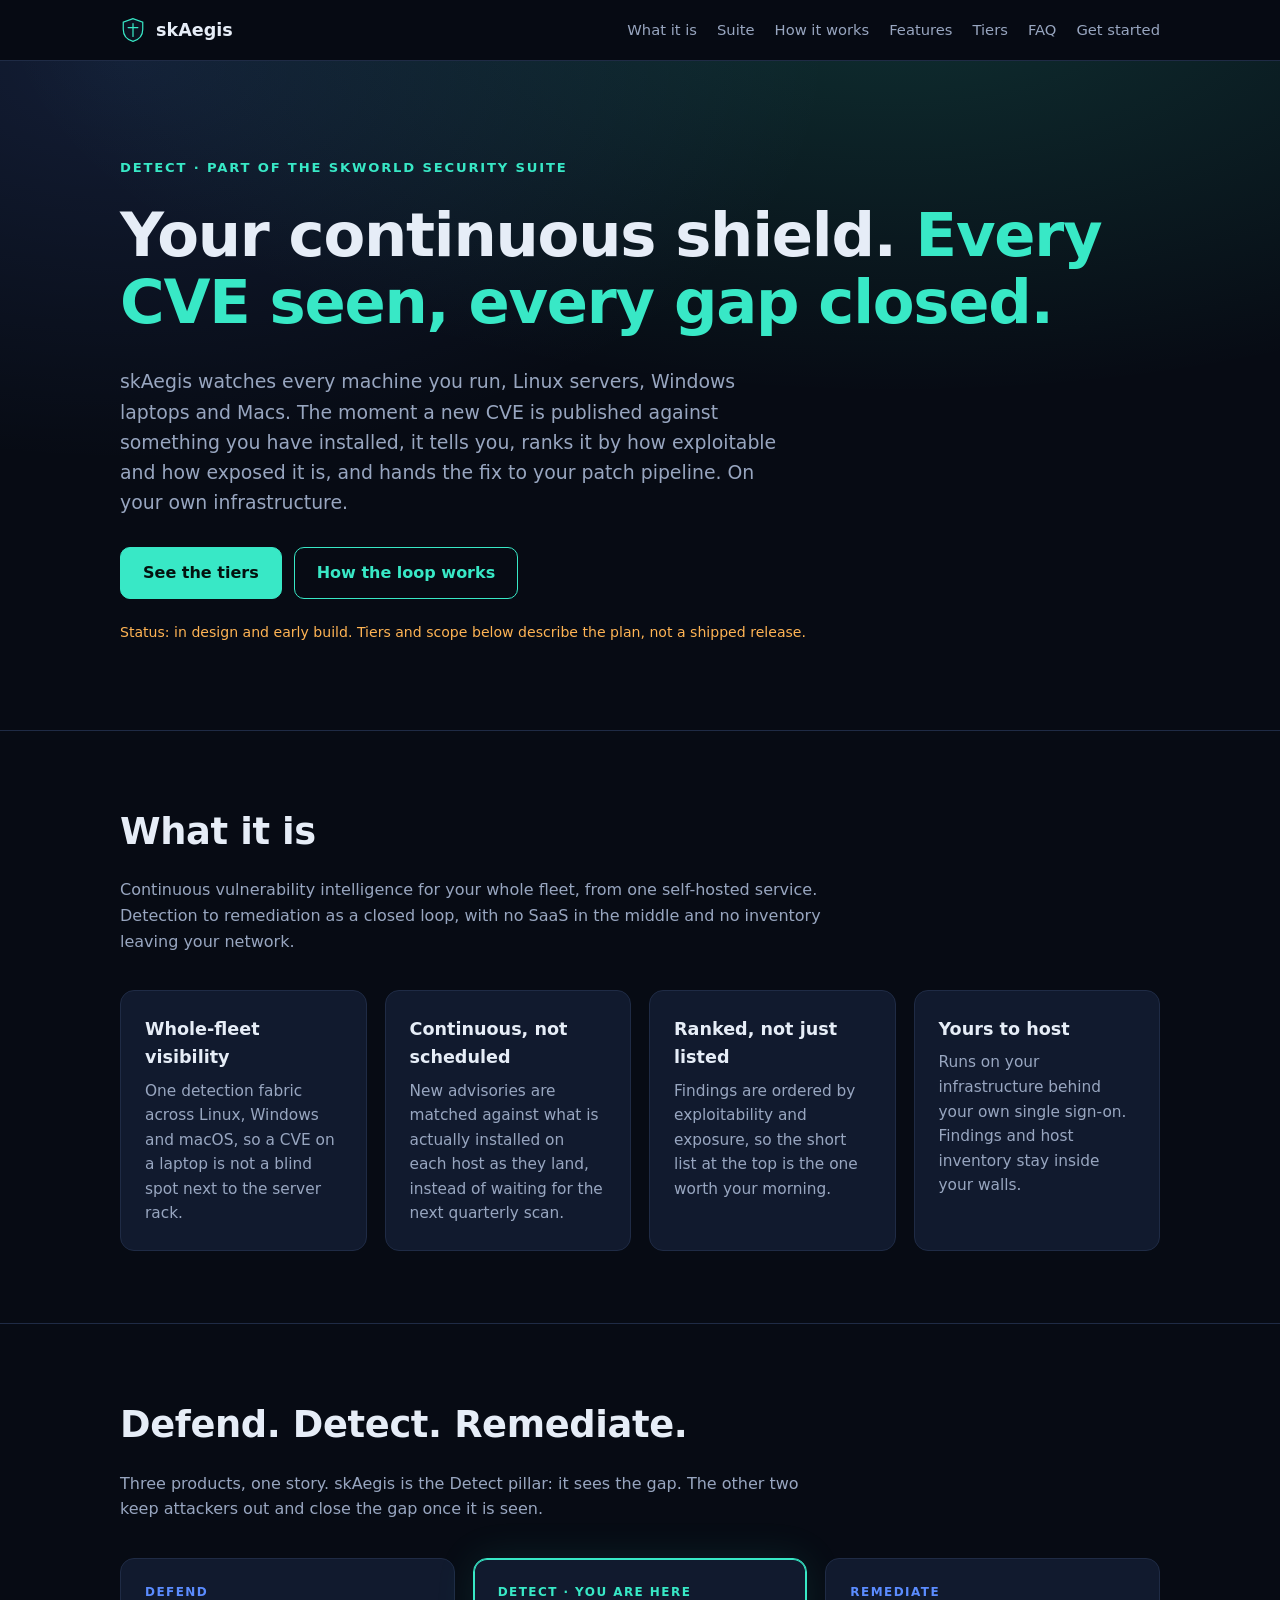
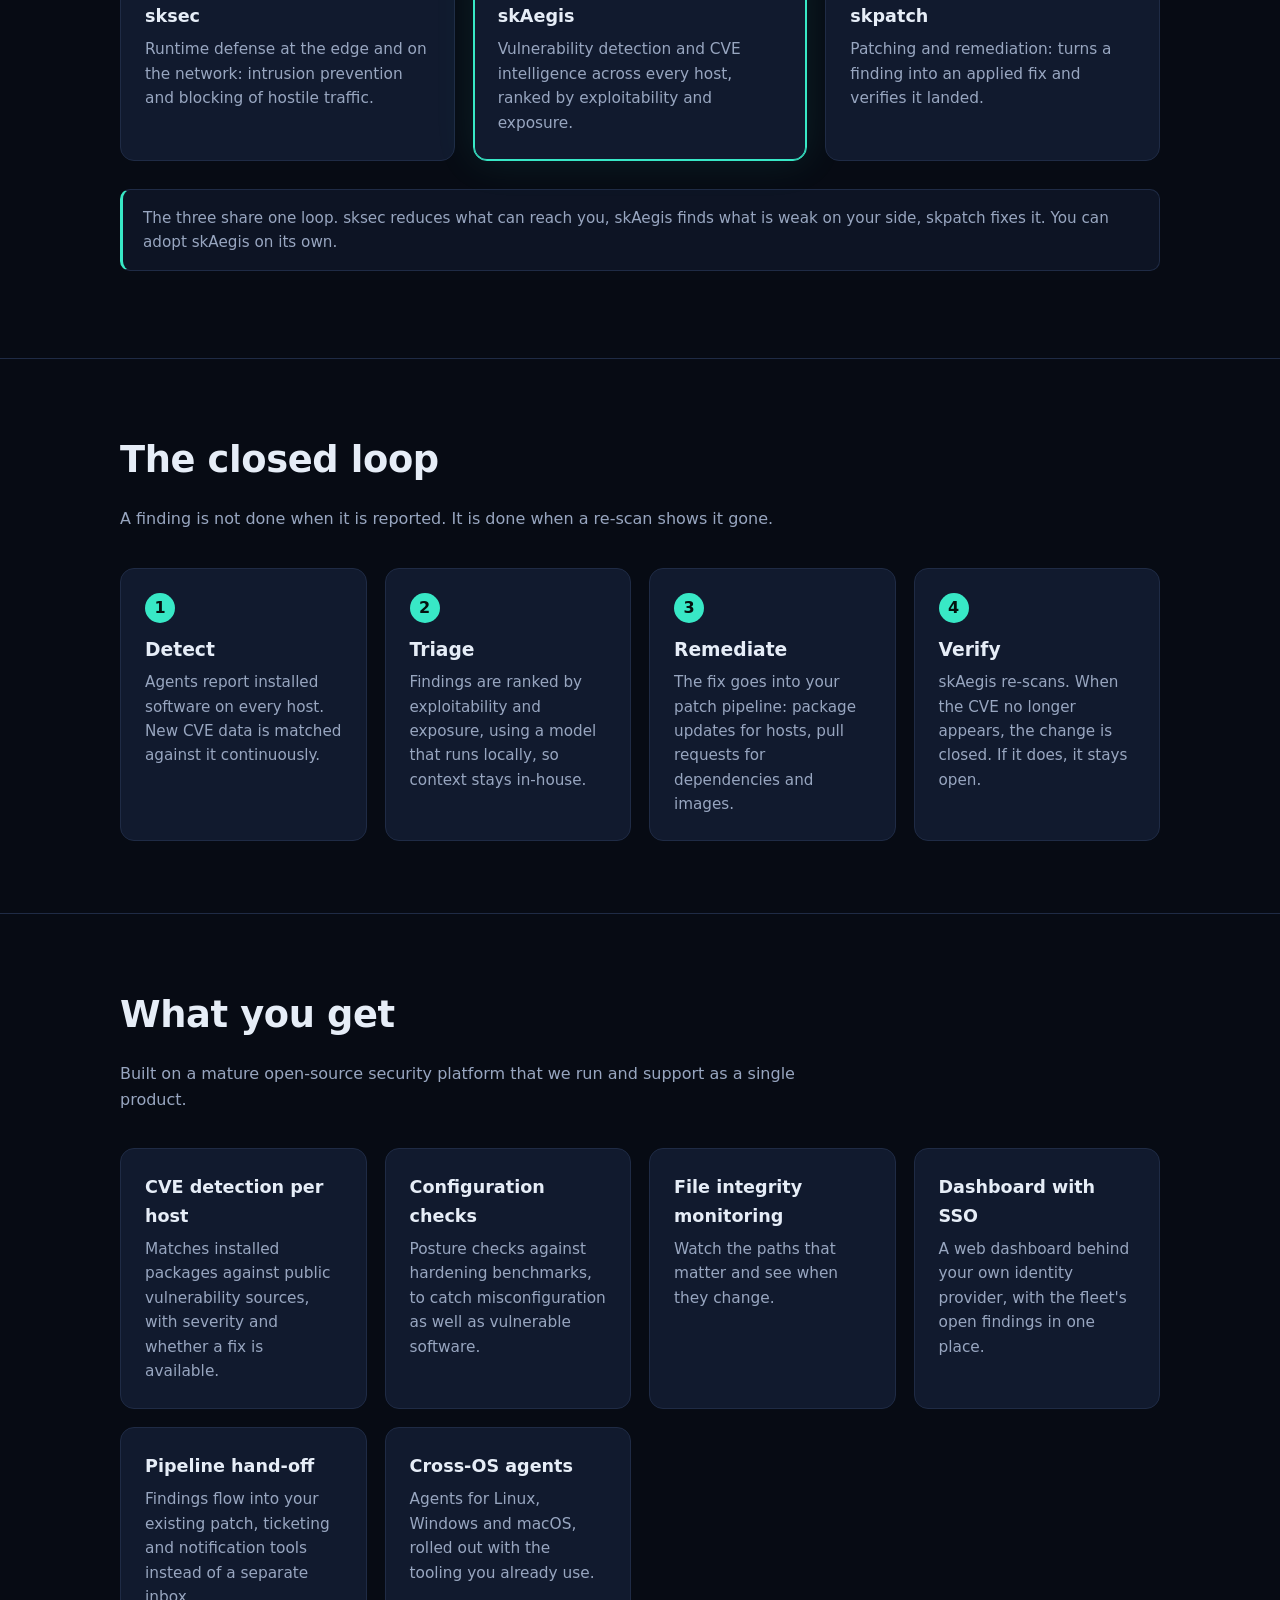
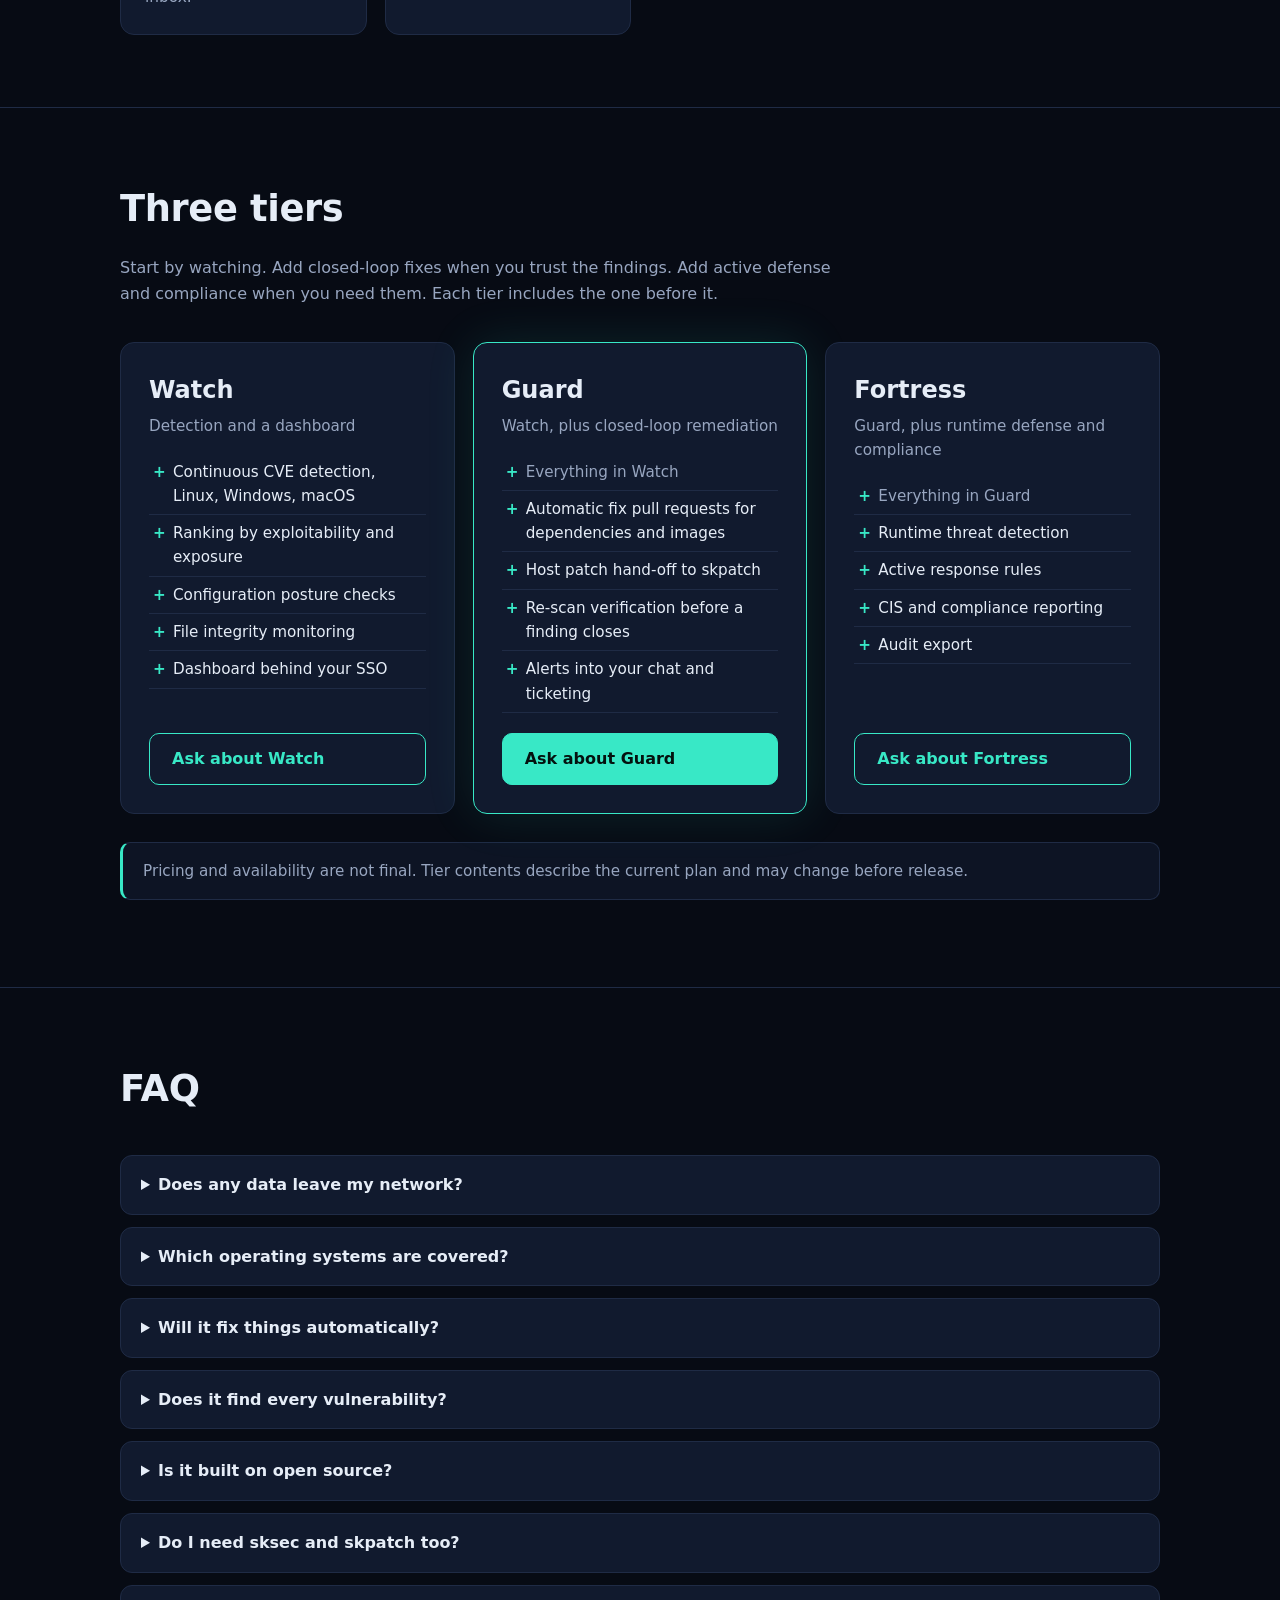
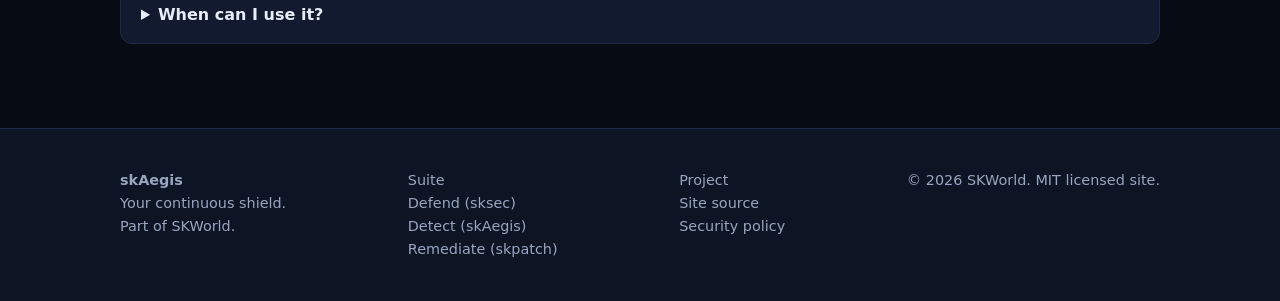
==== index.html @ 026fbae1 "feat: initial skAegis landing site (skaegis.skworld.io) Static GitHub Pages site plus the sk-standar" ====
<!doctype html>
<html lang="en">
<head>
<meta charset="utf-8" />
<meta name="viewport" content="width=device-width, initial-scale=1" />
<title>skAegis | Continuous CVE detection for your whole fleet</title>
<meta name="description" content="skAegis is self-hosted, continuous vulnerability detection for Linux, Windows and macOS. It ranks every CVE by exploitability and exposure and feeds the fix into your patch pipeline. Your infrastructure, no SaaS." />
<meta name="color-scheme" content="dark" />
<meta name="theme-color" content="#070b14" />
<link rel="canonical" href="https://skaegis.skworld.io/" />
<link rel="icon" type="image/svg+xml" href="assets/favicon.svg" />
<meta property="og:title" content="skAegis | Your continuous shield" />
<meta property="og:description" content="Every CVE seen, every gap closed. Self-hosted detection for your whole fleet." />
<meta property="og:type" content="website" />
<meta property="og:url" content="https://skaegis.skworld.io/" />
<link rel="stylesheet" href="styles.css" />
</head>
<body>
<header class="nav"><div class="wrap">
  <a class="brand" href="#top"><img src="assets/favicon.svg" alt="" />skAegis</a>
  <nav>
    <a href="#what">What it is</a><a href="#suite">Suite</a><a href="#loop">How it works</a><a href="#features">Features</a><a href="#tiers">Tiers</a><a href="#faq">FAQ</a>
    <a class="keep" href="#tiers">Get started</a>
  </nav>
</div></header>

<main id="top">
<div class="hero"><div class="wrap">
  <div class="eyebrow">Detect &middot; part of the SKWorld security suite</div>
  <h1>Your continuous shield. <em>Every CVE seen, every gap closed.</em></h1>
  <p class="lead">skAegis watches every machine you run, Linux servers, Windows laptops and Macs. The moment a new CVE is published against something you have installed, it tells you, ranks it by how exploitable and how exposed it is, and hands the fix to your patch pipeline. On your own infrastructure.</p>
  <div class="cta"><a class="btn" href="#tiers">See the tiers</a><a class="btn ghost" href="#loop">How the loop works</a></div>
  <p class="status">Status: in design and early build. Tiers and scope below describe the plan, not a shipped release.</p>
</div></div>

<section id="what"><div class="wrap">
  <h2>What it is</h2>
  <p class="sub">Continuous vulnerability intelligence for your whole fleet, from one self-hosted service. Detection to remediation as a closed loop, with no SaaS in the middle and no inventory leaving your network.</p>
  <div class="grid">
    <div class="card"><h3>Whole-fleet visibility</h3><p>One detection fabric across Linux, Windows and macOS, so a CVE on a laptop is not a blind spot next to the server rack.</p></div>
    <div class="card"><h3>Continuous, not scheduled</h3><p>New advisories are matched against what is actually installed on each host as they land, instead of waiting for the next quarterly scan.</p></div>
    <div class="card"><h3>Ranked, not just listed</h3><p>Findings are ordered by exploitability and exposure, so the short list at the top is the one worth your morning.</p></div>
    <div class="card"><h3>Yours to host</h3><p>Runs on your infrastructure behind your own single sign-on. Findings and host inventory stay inside your walls.</p></div>
  </div>
</div></section>

<section id="suite" class="suite"><div class="wrap">
  <h2>Defend. Detect. Remediate.</h2>
  <p class="sub">Three products, one story. skAegis is the Detect pillar: it sees the gap. The other two keep attackers out and close the gap once it is seen.</p>
  <div class="grid">
    <div class="card"><div class="tag">Defend</div><h3>sksec</h3><p>Runtime defense at the edge and on the network: intrusion prevention and blocking of hostile traffic.</p></div>
    <div class="card me"><div class="tag">Detect &middot; you are here</div><h3>skAegis</h3><p>Vulnerability detection and CVE intelligence across every host, ranked by exploitability and exposure.</p></div>
    <div class="card"><div class="tag">Remediate</div><h3>skpatch</h3><p>Patching and remediation: turns a finding into an applied fix and verifies it landed.</p></div>
  </div>
  <p class="note">The three share one loop. sksec reduces what can reach you, skAegis finds what is weak on your side, skpatch fixes it. You can adopt skAegis on its own.</p>
</div></section>

<section id="loop"><div class="wrap">
  <h2>The closed loop</h2>
  <p class="sub">A finding is not done when it is reported. It is done when a re-scan shows it gone.</p>
  <div class="steps">
    <div class="step"><h3>Detect</h3><p>Agents report installed software on every host. New CVE data is matched against it continuously.</p></div>
    <div class="step"><h3>Triage</h3><p>Findings are ranked by exploitability and exposure, using a model that runs locally, so context stays in-house.</p></div>
    <div class="step"><h3>Remediate</h3><p>The fix goes into your patch pipeline: package updates for hosts, pull requests for dependencies and images.</p></div>
    <div class="step"><h3>Verify</h3><p>skAegis re-scans. When the CVE no longer appears, the change is closed. If it does, it stays open.</p></div>
  </div>
</div></section>

<section id="features"><div class="wrap">
  <h2>What you get</h2>
  <p class="sub">Built on a mature open-source security platform that we run and support as a single product.</p>
  <div class="grid">
    <div class="card"><h3>CVE detection per host</h3><p>Matches installed packages against public vulnerability sources, with severity and whether a fix is available.</p></div>
    <div class="card"><h3>Configuration checks</h3><p>Posture checks against hardening benchmarks, to catch misconfiguration as well as vulnerable software.</p></div>
    <div class="card"><h3>File integrity monitoring</h3><p>Watch the paths that matter and see when they change.</p></div>
    <div class="card"><h3>Dashboard with SSO</h3><p>A web dashboard behind your own identity provider, with the fleet's open findings in one place.</p></div>
    <div class="card"><h3>Pipeline hand-off</h3><p>Findings flow into your existing patch, ticketing and notification tools instead of a separate inbox.</p></div>
    <div class="card"><h3>Cross-OS agents</h3><p>Agents for Linux, Windows and macOS, rolled out with the tooling you already use.</p></div>
  </div>
</div></section>

<section id="tiers"><div class="wrap">
  <h2>Three tiers</h2>
  <p class="sub">Start by watching. Add closed-loop fixes when you trust the findings. Add active defense and compliance when you need them. Each tier includes the one before it.</p>
  <div class="tiers">
    <div class="tier"><h3>Watch</h3><div class="for">Detection and a dashboard</div>
      <ul><li>Continuous CVE detection, Linux, Windows, macOS</li><li>Ranking by exploitability and exposure</li><li>Configuration posture checks</li><li>File integrity monitoring</li><li>Dashboard behind your SSO</li></ul>
      <a class="btn ghost" href="#faq">Ask about Watch</a></div>
    <div class="tier feat"><h3>Guard</h3><div class="for">Watch, plus closed-loop remediation</div>
      <ul><li class="inc">Everything in Watch</li><li>Automatic fix pull requests for dependencies and images</li><li>Host patch hand-off to skpatch</li><li>Re-scan verification before a finding closes</li><li>Alerts into your chat and ticketing</li></ul>
      <a class="btn" href="#faq">Ask about Guard</a></div>
    <div class="tier"><h3>Fortress</h3><div class="for">Guard, plus runtime defense and compliance</div>
      <ul><li class="inc">Everything in Guard</li><li>Runtime threat detection</li><li>Active response rules</li><li>CIS and compliance reporting</li><li>Audit export</li></ul>
      <a class="btn ghost" href="#faq">Ask about Fortress</a></div>
  </div>
  <p class="note">Pricing and availability are not final. Tier contents describe the current plan and may change before release.</p>
</div></section>

<section id="faq"><div class="wrap">
  <h2>FAQ</h2><p class="sub"></p>
  <details><summary>Does any data leave my network?</summary><p>No. skAegis is self-hosted. Host inventory, findings and triage stay on your infrastructure. It pulls public vulnerability feeds in, and sends nothing of yours out.</p></details>
  <details><summary>Which operating systems are covered?</summary><p>Linux, Windows and macOS, using a lightweight agent on each host.</p></details>
  <details><summary>Will it fix things automatically?</summary><p>Only at the Guard tier and above, and through your own patch pipeline, so your review and change process still applies. Watch only detects and reports.</p></details>
  <details><summary>Does it find every vulnerability?</summary><p>No tool does. It detects known, published CVEs against software it can see on enrolled hosts. It does not find unknown flaws, and a host without an agent is not covered. It reduces exposure, it does not make a system impossible to breach.</p></details>
  <details><summary>Is it built on open source?</summary><p>Yes. The detection engine is an established open-source platform, run unmodified from pinned images and packaged with SSO, ingress and backups as one product.</p></details>
  <details><summary>Do I need sksec and skpatch too?</summary><p>No. skAegis stands alone. Together the three cover defend, detect and remediate.</p></details>
  <details><summary>When can I use it?</summary><p>It is in design and early build. Watch this site and the <a href="https://github.com/smilinTux/skaegis-skworld-io">repository</a> for updates.</p></details>
</div></section>
</main>

<footer><div class="wrap">
  <div><strong>skAegis</strong><br />Your continuous shield.<br />Part of <a href="https://skworld.io">SKWorld</a>.</div>
  <div>Suite<br /><a href="#suite">Defend (sksec)</a><br /><a href="#suite">Detect (skAegis)</a><br /><a href="#suite">Remediate (skpatch)</a></div>
  <div>Project<br /><a href="https://github.com/smilinTux/skaegis-skworld-io">Site source</a><br /><a href="https://github.com/smilinTux/skaegis-skworld-io/blob/main/SECURITY.md">Security policy</a></div>
  <div>&copy; 2026 SKWorld. MIT licensed site.</div>
</div></footer>
</body>
</html>
---- styles.css ----
:root{--bg:#070b14;--bg2:#0d1424;--card:#111a2e;--line:#1f2b45;--text:#e6edf7;--muted:#98a6c0;--accent:#38e8c6;--accent2:#5b8cff;--warn:#ffb454;--r:14px}
*{box-sizing:border-box}
html{scroll-behavior:smooth}
body{margin:0;background:var(--bg);color:var(--text);font:16px/1.6 system-ui,-apple-system,"Segoe UI",Roboto,sans-serif}
a{color:var(--accent);text-decoration:none}a:hover{text-decoration:underline}
.wrap{max-width:1080px;margin:0 auto;padding:0 20px}
header.nav{position:sticky;top:0;z-index:10;background:rgba(7,11,20,.88);backdrop-filter:blur(8px);border-bottom:1px solid var(--line)}
.nav .wrap{display:flex;align-items:center;justify-content:space-between;height:60px}
.brand{display:flex;align-items:center;gap:10px;font-weight:700;color:var(--text);font-size:1.1rem}
.brand img{width:26px;height:26px}
.nav nav{display:flex;gap:20px;font-size:.92rem}
.nav nav a{color:var(--muted)}.nav nav a:hover{color:var(--text);text-decoration:none}
.btn{display:inline-block;padding:12px 22px;border-radius:10px;font-weight:600;border:1px solid var(--accent);color:#04120f;background:var(--accent)}
.btn:hover{text-decoration:none;filter:brightness(1.1)}
.btn.ghost{background:transparent;color:var(--accent)}
.hero{padding:96px 0 72px;background:radial-gradient(900px 400px at 70% -10%,rgba(56,232,198,.16),transparent),radial-gradient(700px 400px at 10% 0,rgba(91,140,255,.14),transparent)}
.eyebrow{color:var(--accent);font-size:.82rem;letter-spacing:.14em;text-transform:uppercase;font-weight:600}
h1{font-size:clamp(2.2rem,5.5vw,3.8rem);line-height:1.1;margin:.4em 0 .5em;letter-spacing:-.02em}
h1 em{font-style:normal;color:var(--accent)}
.lead{font-size:1.18rem;color:var(--muted);max-width:680px}
.cta{display:flex;gap:12px;flex-wrap:wrap;margin-top:30px}
.status{margin-top:22px;font-size:.88rem;color:var(--warn)}
section{padding:72px 0;border-top:1px solid var(--line)}
section h2{font-size:clamp(1.6rem,3.4vw,2.3rem);margin:0 0 .4em;letter-spacing:-.01em}
.sub{color:var(--muted);max-width:720px;margin-bottom:36px}
.grid{display:grid;gap:18px;grid-template-columns:repeat(auto-fit,minmax(240px,1fr))}
.card{background:var(--card);border:1px solid var(--line);border-radius:var(--r);padding:24px}
.card h3{margin:0 0 .4em;font-size:1.1rem}
.card p{margin:0;color:var(--muted);font-size:.96rem}
.suite .card.me{border-color:var(--accent);box-shadow:0 0 0 1px var(--accent) inset,0 0 40px rgba(56,232,198,.1)}
.tag{font-size:.75rem;letter-spacing:.12em;text-transform:uppercase;color:var(--accent2);font-weight:700}
.me .tag{color:var(--accent)}
.steps{counter-reset:s;display:grid;gap:18px;grid-template-columns:repeat(auto-fit,minmax(220px,1fr))}
.step{position:relative;background:var(--card);border:1px solid var(--line);border-radius:var(--r);padding:24px 24px 24px 24px}
.step:before{counter-increment:s;content:counter(s);display:inline-grid;place-items:center;width:30px;height:30px;border-radius:50%;background:var(--accent);color:#04120f;font-weight:700;margin-bottom:12px}
.step h3{margin:0 0 .3em}.step p{margin:0;color:var(--muted);font-size:.95rem}
.tiers{display:grid;gap:18px;grid-template-columns:repeat(auto-fit,minmax(260px,1fr));align-items:stretch}
.tier{background:var(--card);border:1px solid var(--line);border-radius:var(--r);padding:28px;display:flex;flex-direction:column}
.tier.feat{border-color:var(--accent);box-shadow:0 0 50px rgba(56,232,198,.12)}
.tier h3{font-size:1.5rem;margin:0}
.tier .for{color:var(--muted);margin:.3em 0 1em;font-size:.95rem}
.tier ul{list-style:none;padding:0;margin:0 0 20px;flex:1}
.tier li{padding:6px 0 6px 24px;position:relative;font-size:.95rem;border-bottom:1px solid var(--line)}
.tier li:before{content:"+";position:absolute;left:4px;color:var(--accent);font-weight:700}
.tier li.inc{color:var(--muted)}
details{background:var(--card);border:1px solid var(--line);border-radius:12px;padding:16px 20px;margin-bottom:12px}
summary{cursor:pointer;font-weight:600}
details p{color:var(--muted);margin:.8em 0 0}
.note{background:var(--bg2);border:1px solid var(--line);border-left:3px solid var(--accent);border-radius:10px;padding:16px 20px;color:var(--muted);margin-top:28px;font-size:.95rem}
code{background:var(--bg2);padding:2px 6px;border-radius:6px;font-size:.9em}
footer{border-top:1px solid var(--line);padding:40px 0;color:var(--muted);font-size:.9rem;background:var(--bg2)}
footer .wrap{display:flex;flex-wrap:wrap;gap:24px;justify-content:space-between}
footer a{color:var(--muted)}footer a:hover{color:var(--text)}
@media(max-width:640px){.nav nav a:not(.keep){display:none}.hero{padding:64px 0 48px}section{padding:52px 0}}
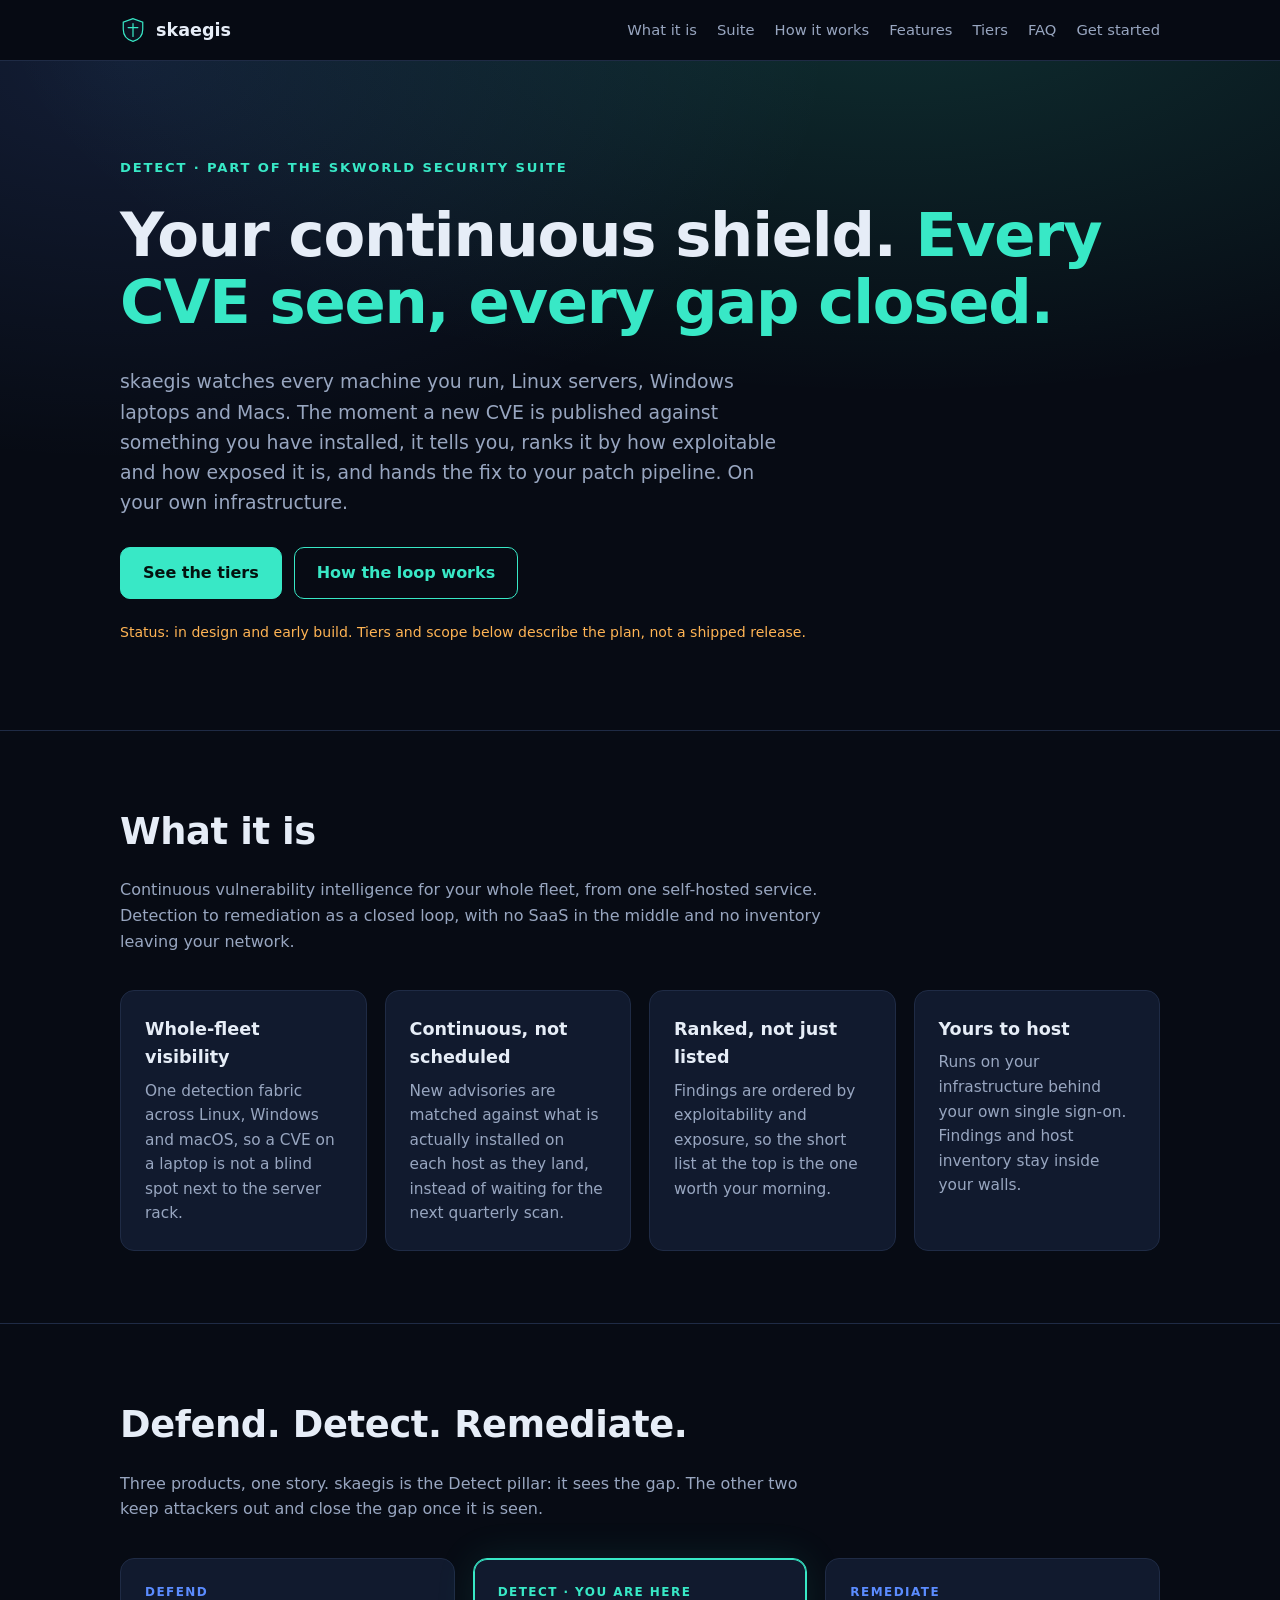
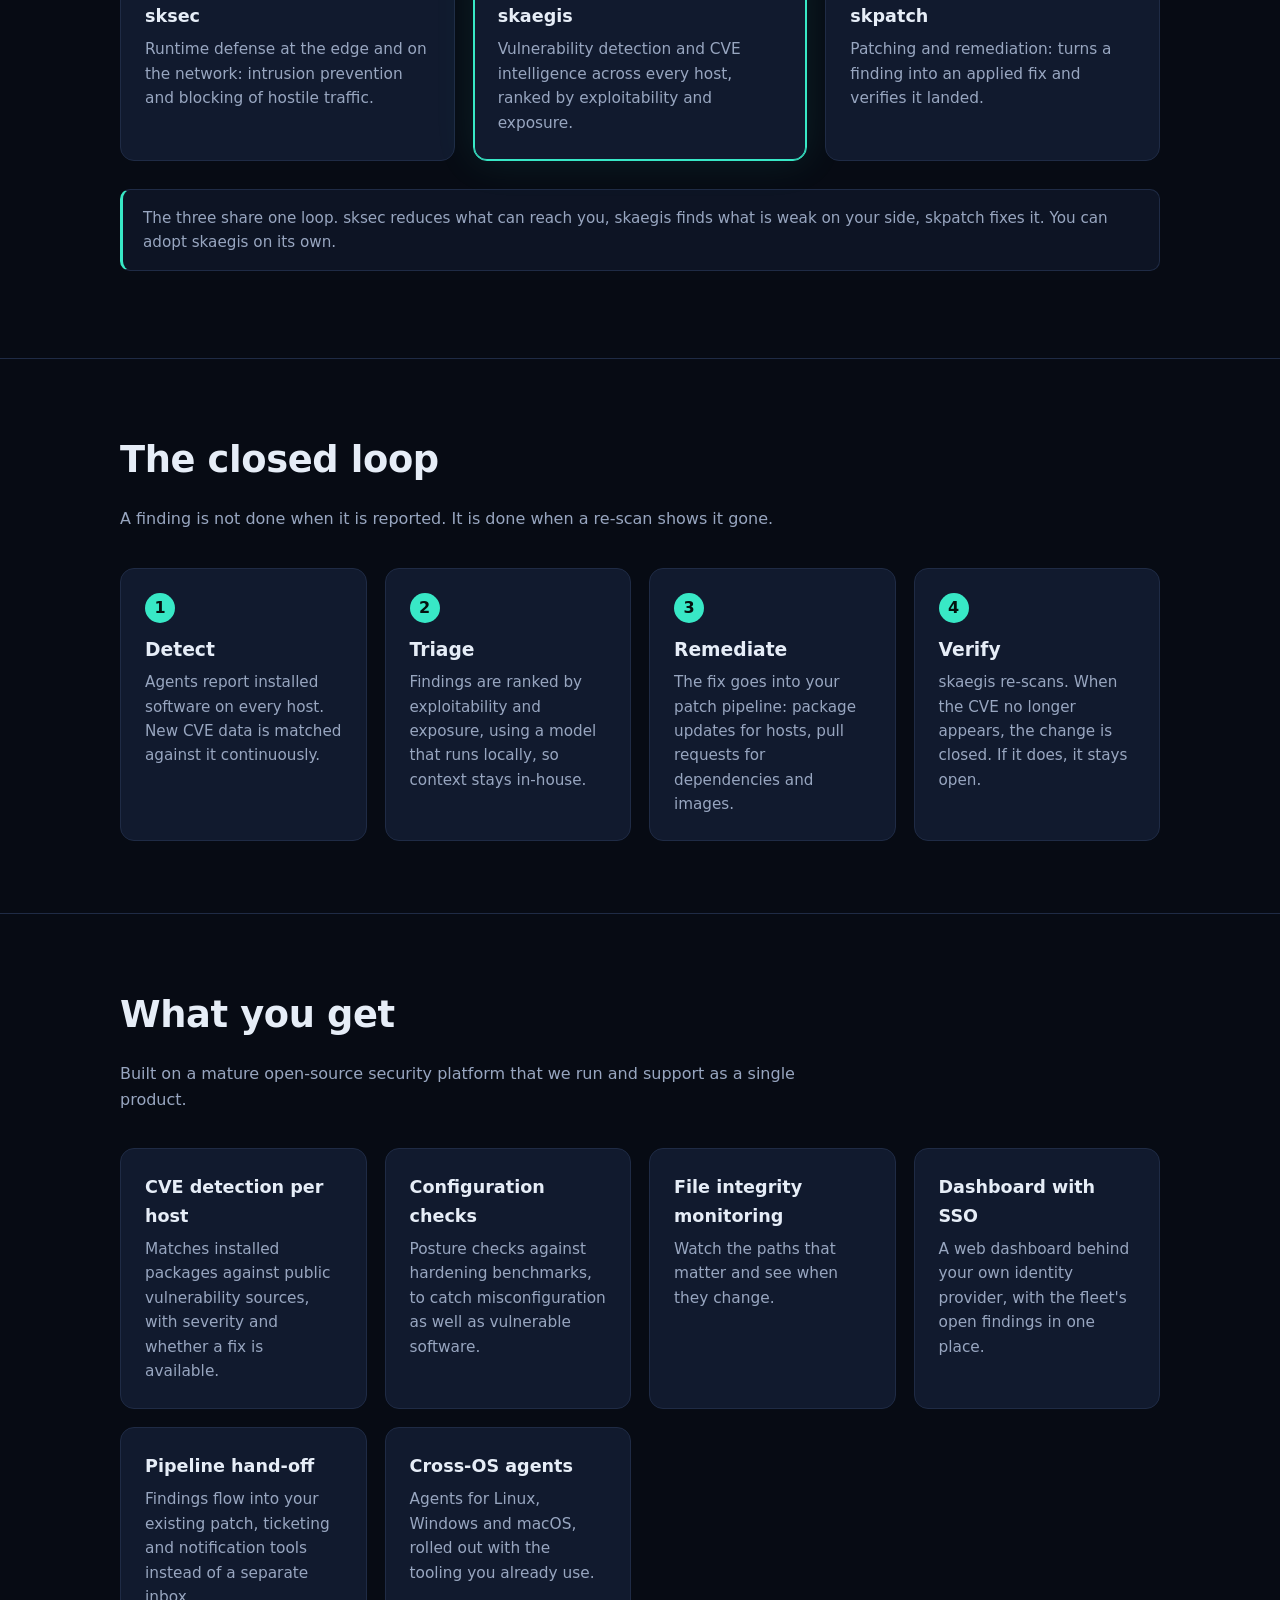
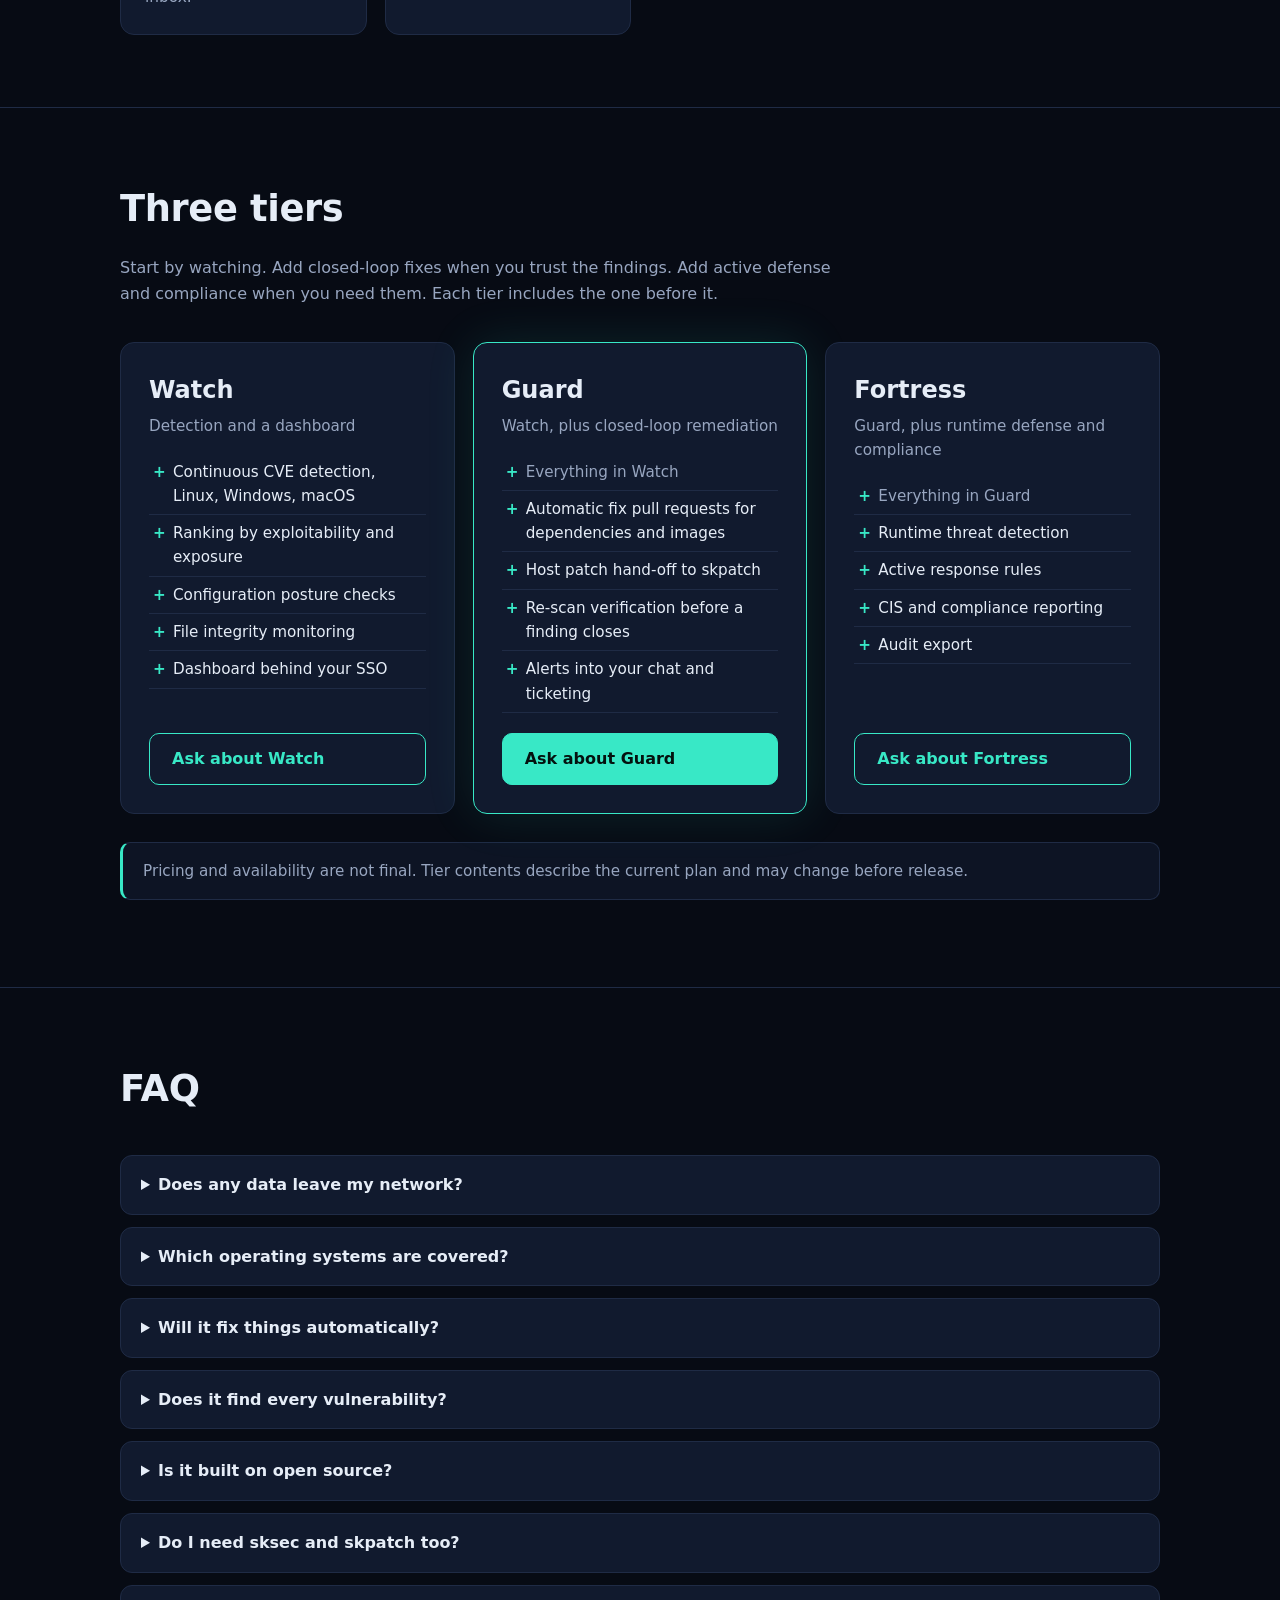
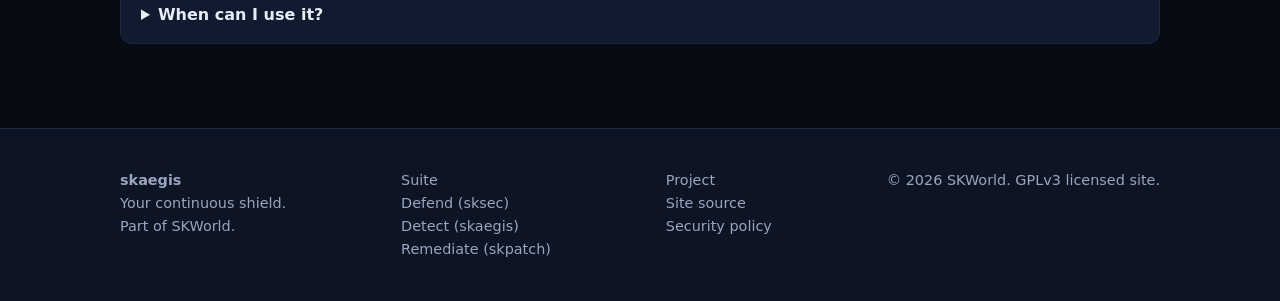
==== commit 3d69414e: "chore: lowercase brand (skaegis) + GPLv3 license Co-Authored-By: Claude Opus 4.8 <noreply@anthropic." ====
--- a/index.html
+++ b/index.html
@@ -3,13 +3,13 @@
 <head>
 <meta charset="utf-8" />
 <meta name="viewport" content="width=device-width, initial-scale=1" />
-<title>skAegis | Continuous CVE detection for your whole fleet</title>
-<meta name="description" content="skAegis is self-hosted, continuous vulnerability detection for Linux, Windows and macOS. It ranks every CVE by exploitability and exposure and feeds the fix into your patch pipeline. Your infrastructure, no SaaS." />
+<title>skaegis | Continuous CVE detection for your whole fleet</title>
+<meta name="description" content="skaegis is self-hosted, continuous vulnerability detection for Linux, Windows and macOS. It ranks every CVE by exploitability and exposure and feeds the fix into your patch pipeline. Your infrastructure, no SaaS." />
 <meta name="color-scheme" content="dark" />
 <meta name="theme-color" content="#070b14" />
 <link rel="canonical" href="https://skaegis.skworld.io/" />
 <link rel="icon" type="image/svg+xml" href="assets/favicon.svg" />
-<meta property="og:title" content="skAegis | Your continuous shield" />
+<meta property="og:title" content="skaegis | Your continuous shield" />
 <meta property="og:description" content="Every CVE seen, every gap closed. Self-hosted detection for your whole fleet." />
 <meta property="og:type" content="website" />
 <meta property="og:url" content="https://skaegis.skworld.io/" />
@@ -17,7 +17,7 @@
 </head>
 <body>
 <header class="nav"><div class="wrap">
-  <a class="brand" href="#top"><img src="assets/favicon.svg" alt="" />skAegis</a>
+  <a class="brand" href="#top"><img src="assets/favicon.svg" alt="" />skaegis</a>
   <nav>
     <a href="#what">What it is</a><a href="#suite">Suite</a><a href="#loop">How it works</a><a href="#features">Features</a><a href="#tiers">Tiers</a><a href="#faq">FAQ</a>
     <a class="keep" href="#tiers">Get started</a>
@@ -28,7 +28,7 @@
 <div class="hero"><div class="wrap">
   <div class="eyebrow">Detect &middot; part of the SKWorld security suite</div>
   <h1>Your continuous shield. <em>Every CVE seen, every gap closed.</em></h1>
-  <p class="lead">skAegis watches every machine you run, Linux servers, Windows laptops and Macs. The moment a new CVE is published against something you have installed, it tells you, ranks it by how exploitable and how exposed it is, and hands the fix to your patch pipeline. On your own infrastructure.</p>
+  <p class="lead">skaegis watches every machine you run, Linux servers, Windows laptops and Macs. The moment a new CVE is published against something you have installed, it tells you, ranks it by how exploitable and how exposed it is, and hands the fix to your patch pipeline. On your own infrastructure.</p>
   <div class="cta"><a class="btn" href="#tiers">See the tiers</a><a class="btn ghost" href="#loop">How the loop works</a></div>
   <p class="status">Status: in design and early build. Tiers and scope below describe the plan, not a shipped release.</p>
 </div></div>
@@ -46,13 +46,13 @@
 
 <section id="suite" class="suite"><div class="wrap">
   <h2>Defend. Detect. Remediate.</h2>
-  <p class="sub">Three products, one story. skAegis is the Detect pillar: it sees the gap. The other two keep attackers out and close the gap once it is seen.</p>
+  <p class="sub">Three products, one story. skaegis is the Detect pillar: it sees the gap. The other two keep attackers out and close the gap once it is seen.</p>
   <div class="grid">
     <div class="card"><div class="tag">Defend</div><h3>sksec</h3><p>Runtime defense at the edge and on the network: intrusion prevention and blocking of hostile traffic.</p></div>
-    <div class="card me"><div class="tag">Detect &middot; you are here</div><h3>skAegis</h3><p>Vulnerability detection and CVE intelligence across every host, ranked by exploitability and exposure.</p></div>
+    <div class="card me"><div class="tag">Detect &middot; you are here</div><h3>skaegis</h3><p>Vulnerability detection and CVE intelligence across every host, ranked by exploitability and exposure.</p></div>
     <div class="card"><div class="tag">Remediate</div><h3>skpatch</h3><p>Patching and remediation: turns a finding into an applied fix and verifies it landed.</p></div>
   </div>
-  <p class="note">The three share one loop. sksec reduces what can reach you, skAegis finds what is weak on your side, skpatch fixes it. You can adopt skAegis on its own.</p>
+  <p class="note">The three share one loop. sksec reduces what can reach you, skaegis finds what is weak on your side, skpatch fixes it. You can adopt skaegis on its own.</p>
 </div></section>
 
 <section id="loop"><div class="wrap">
@@ -62,7 +62,7 @@
     <div class="step"><h3>Detect</h3><p>Agents report installed software on every host. New CVE data is matched against it continuously.</p></div>
     <div class="step"><h3>Triage</h3><p>Findings are ranked by exploitability and exposure, using a model that runs locally, so context stays in-house.</p></div>
     <div class="step"><h3>Remediate</h3><p>The fix goes into your patch pipeline: package updates for hosts, pull requests for dependencies and images.</p></div>
-    <div class="step"><h3>Verify</h3><p>skAegis re-scans. When the CVE no longer appears, the change is closed. If it does, it stays open.</p></div>
+    <div class="step"><h3>Verify</h3><p>skaegis re-scans. When the CVE no longer appears, the change is closed. If it does, it stays open.</p></div>
   </div>
 </div></section>
 
@@ -98,21 +98,21 @@
 
 <section id="faq"><div class="wrap">
   <h2>FAQ</h2><p class="sub"></p>
-  <details><summary>Does any data leave my network?</summary><p>No. skAegis is self-hosted. Host inventory, findings and triage stay on your infrastructure. It pulls public vulnerability feeds in, and sends nothing of yours out.</p></details>
+  <details><summary>Does any data leave my network?</summary><p>No. skaegis is self-hosted. Host inventory, findings and triage stay on your infrastructure. It pulls public vulnerability feeds in, and sends nothing of yours out.</p></details>
   <details><summary>Which operating systems are covered?</summary><p>Linux, Windows and macOS, using a lightweight agent on each host.</p></details>
   <details><summary>Will it fix things automatically?</summary><p>Only at the Guard tier and above, and through your own patch pipeline, so your review and change process still applies. Watch only detects and reports.</p></details>
   <details><summary>Does it find every vulnerability?</summary><p>No tool does. It detects known, published CVEs against software it can see on enrolled hosts. It does not find unknown flaws, and a host without an agent is not covered. It reduces exposure, it does not make a system impossible to breach.</p></details>
   <details><summary>Is it built on open source?</summary><p>Yes. The detection engine is an established open-source platform, run unmodified from pinned images and packaged with SSO, ingress and backups as one product.</p></details>
-  <details><summary>Do I need sksec and skpatch too?</summary><p>No. skAegis stands alone. Together the three cover defend, detect and remediate.</p></details>
+  <details><summary>Do I need sksec and skpatch too?</summary><p>No. skaegis stands alone. Together the three cover defend, detect and remediate.</p></details>
   <details><summary>When can I use it?</summary><p>It is in design and early build. Watch this site and the <a href="https://github.com/smilinTux/skaegis-skworld-io">repository</a> for updates.</p></details>
 </div></section>
 </main>
 
 <footer><div class="wrap">
-  <div><strong>skAegis</strong><br />Your continuous shield.<br />Part of <a href="https://skworld.io">SKWorld</a>.</div>
-  <div>Suite<br /><a href="#suite">Defend (sksec)</a><br /><a href="#suite">Detect (skAegis)</a><br /><a href="#suite">Remediate (skpatch)</a></div>
+  <div><strong>skaegis</strong><br />Your continuous shield.<br />Part of <a href="https://skworld.io">SKWorld</a>.</div>
+  <div>Suite<br /><a href="#suite">Defend (sksec)</a><br /><a href="#suite">Detect (skaegis)</a><br /><a href="#suite">Remediate (skpatch)</a></div>
   <div>Project<br /><a href="https://github.com/smilinTux/skaegis-skworld-io">Site source</a><br /><a href="https://github.com/smilinTux/skaegis-skworld-io/blob/main/SECURITY.md">Security policy</a></div>
-  <div>&copy; 2026 SKWorld. MIT licensed site.</div>
+  <div>&copy; 2026 SKWorld. GPLv3 licensed site.</div>
 </div></footer>
 </body>
 </html>
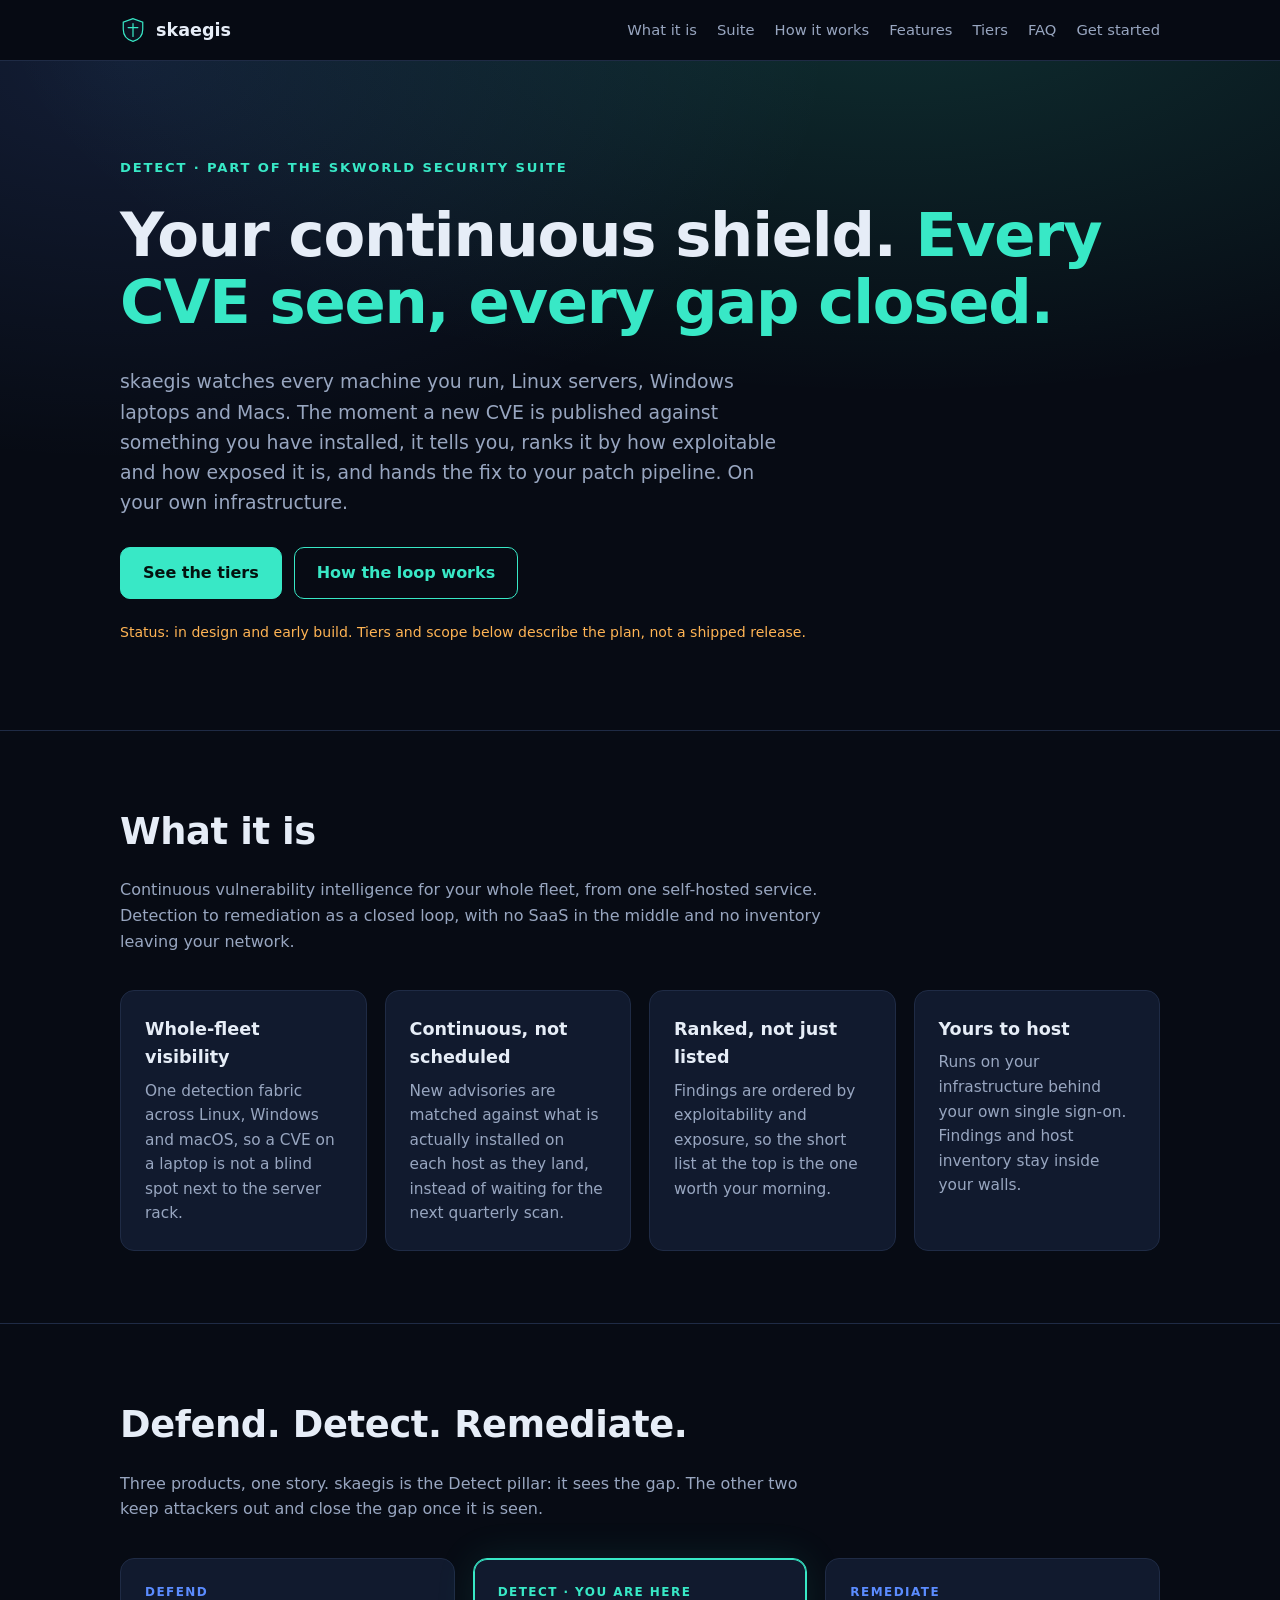
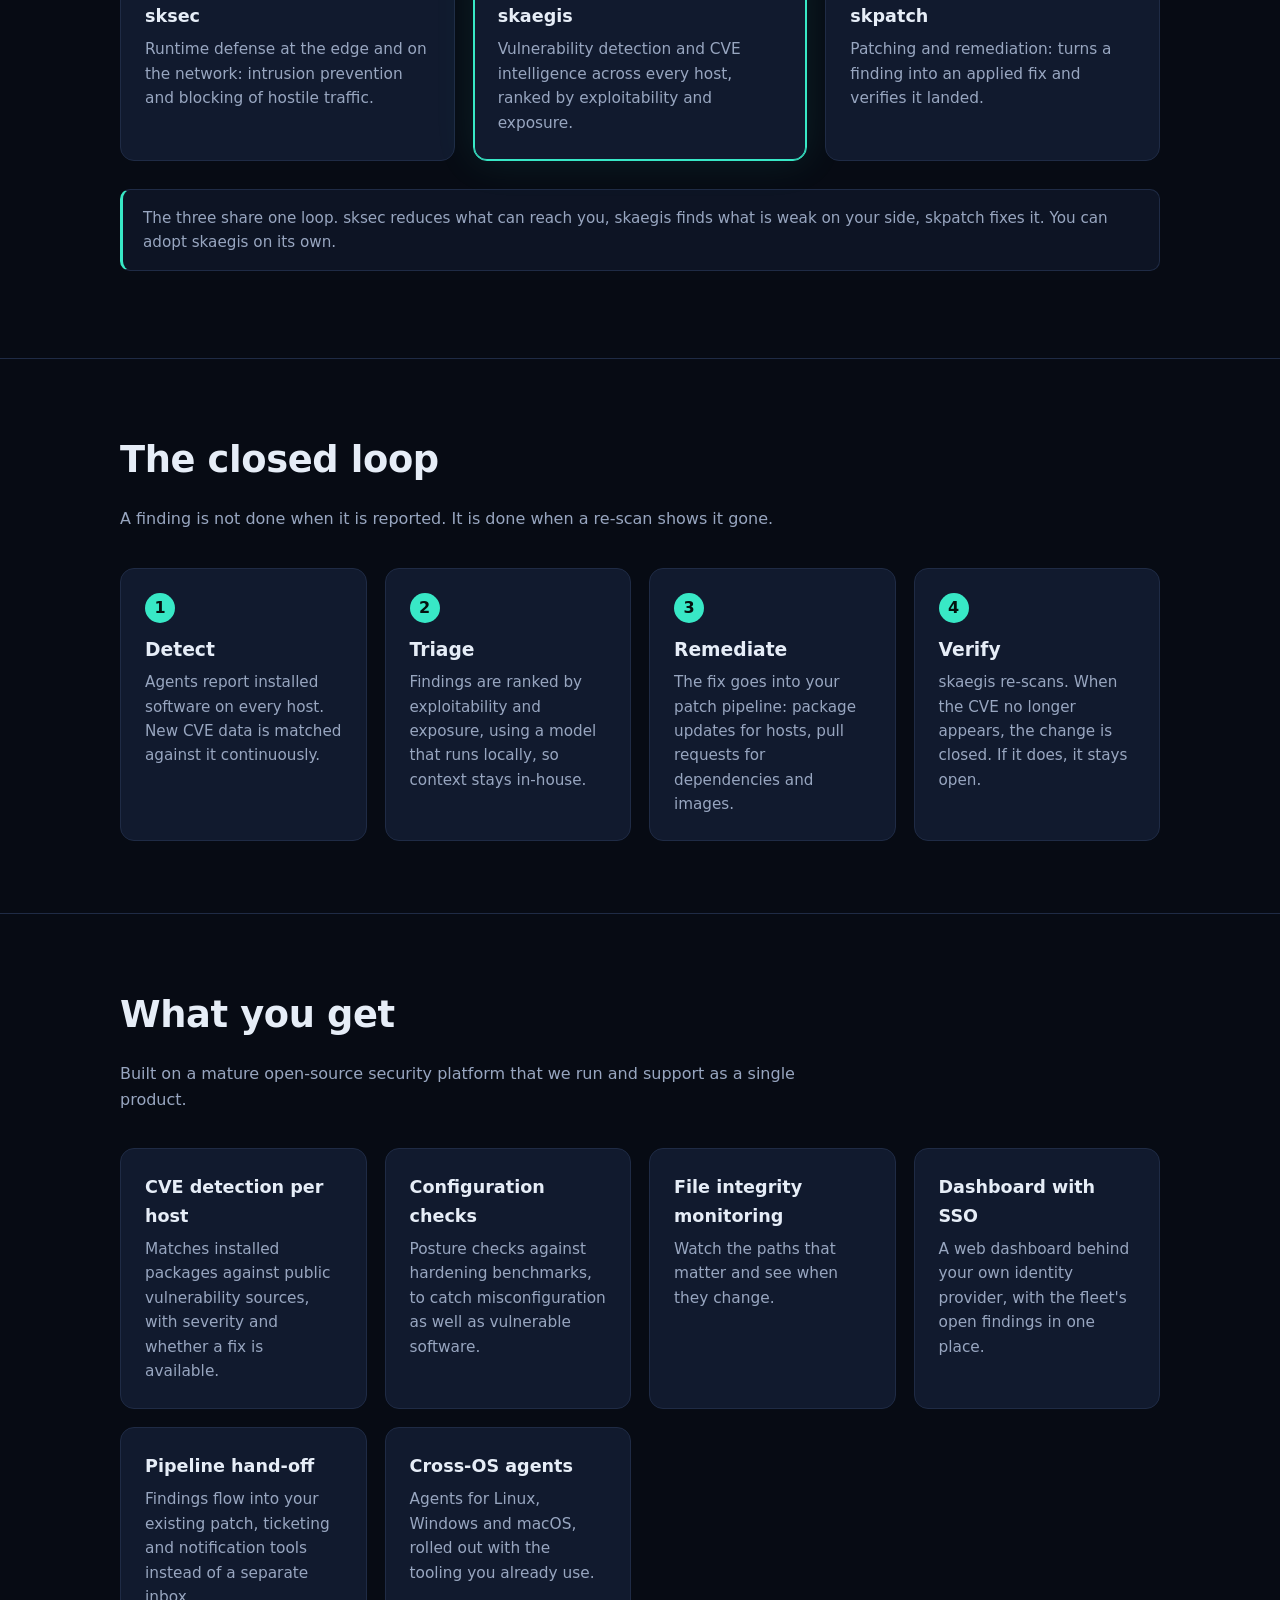
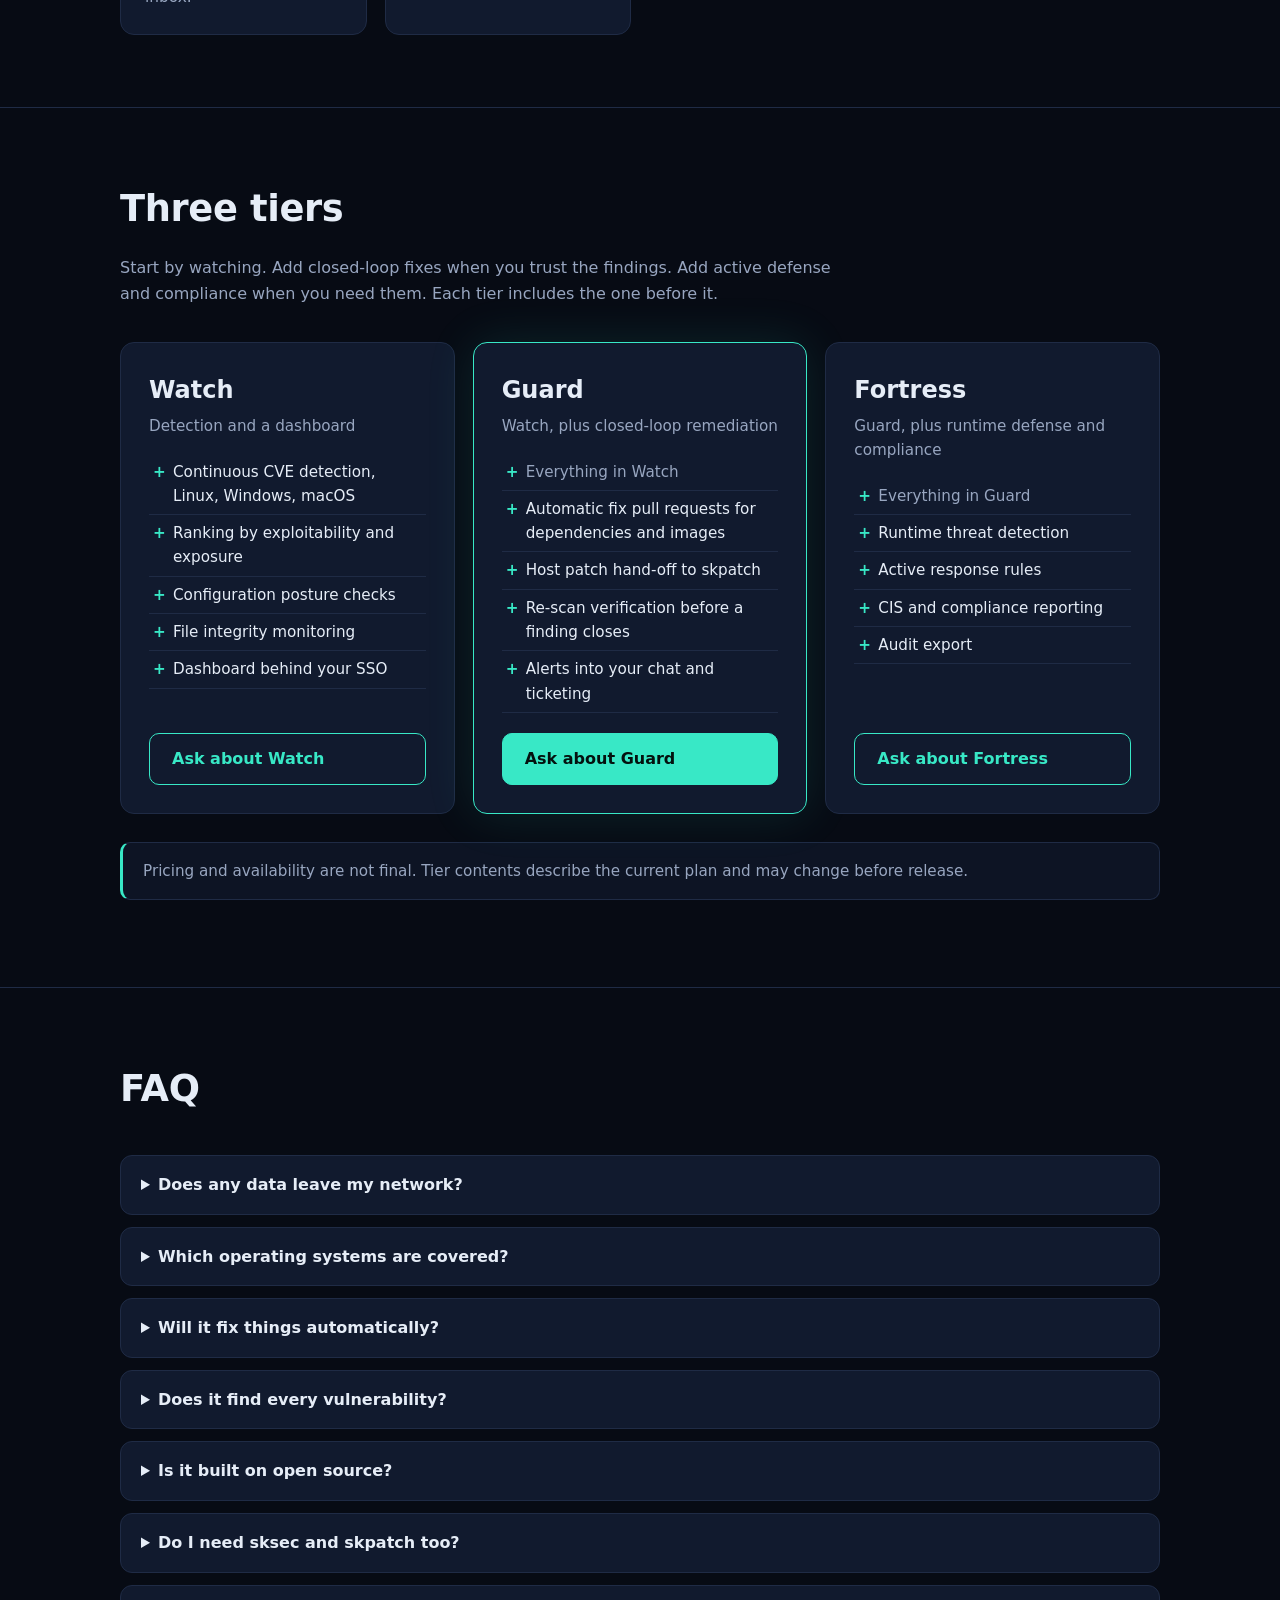
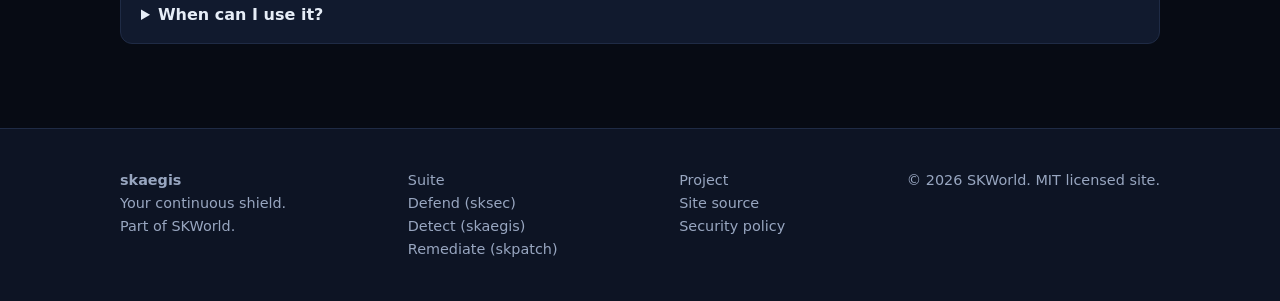
==== commit fb022c43: "docs: write the product name as skaegis, all lowercase Naming rule: the product is always written sk" ====
--- a/index.html
+++ b/index.html
@@ -112,7 +112,7 @@
   <div><strong>skaegis</strong><br />Your continuous shield.<br />Part of <a href="https://skworld.io">SKWorld</a>.</div>
   <div>Suite<br /><a href="#suite">Defend (sksec)</a><br /><a href="#suite">Detect (skaegis)</a><br /><a href="#suite">Remediate (skpatch)</a></div>
   <div>Project<br /><a href="https://github.com/smilinTux/skaegis-skworld-io">Site source</a><br /><a href="https://github.com/smilinTux/skaegis-skworld-io/blob/main/SECURITY.md">Security policy</a></div>
-  <div>&copy; 2026 SKWorld. GPLv3 licensed site.</div>
+  <div>&copy; 2026 SKWorld. MIT licensed site.</div>
 </div></footer>
 </body>
 </html>
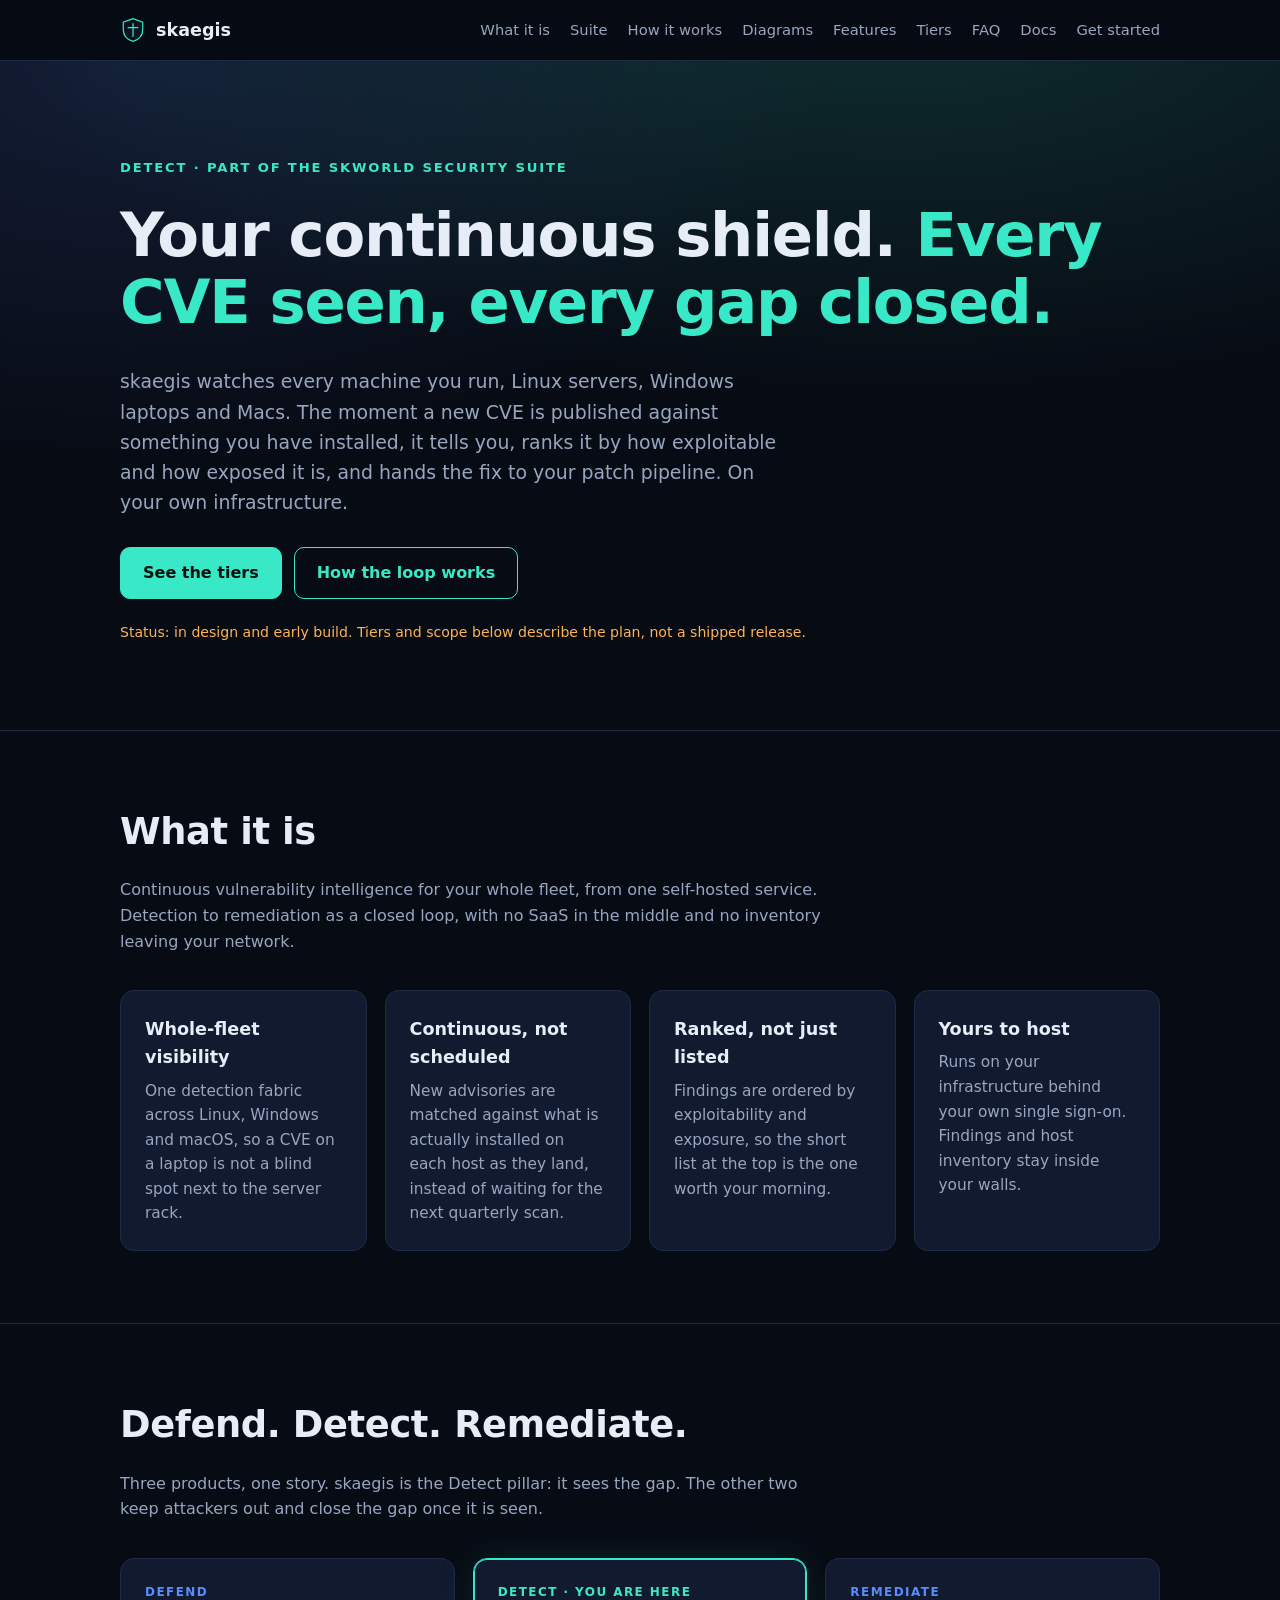
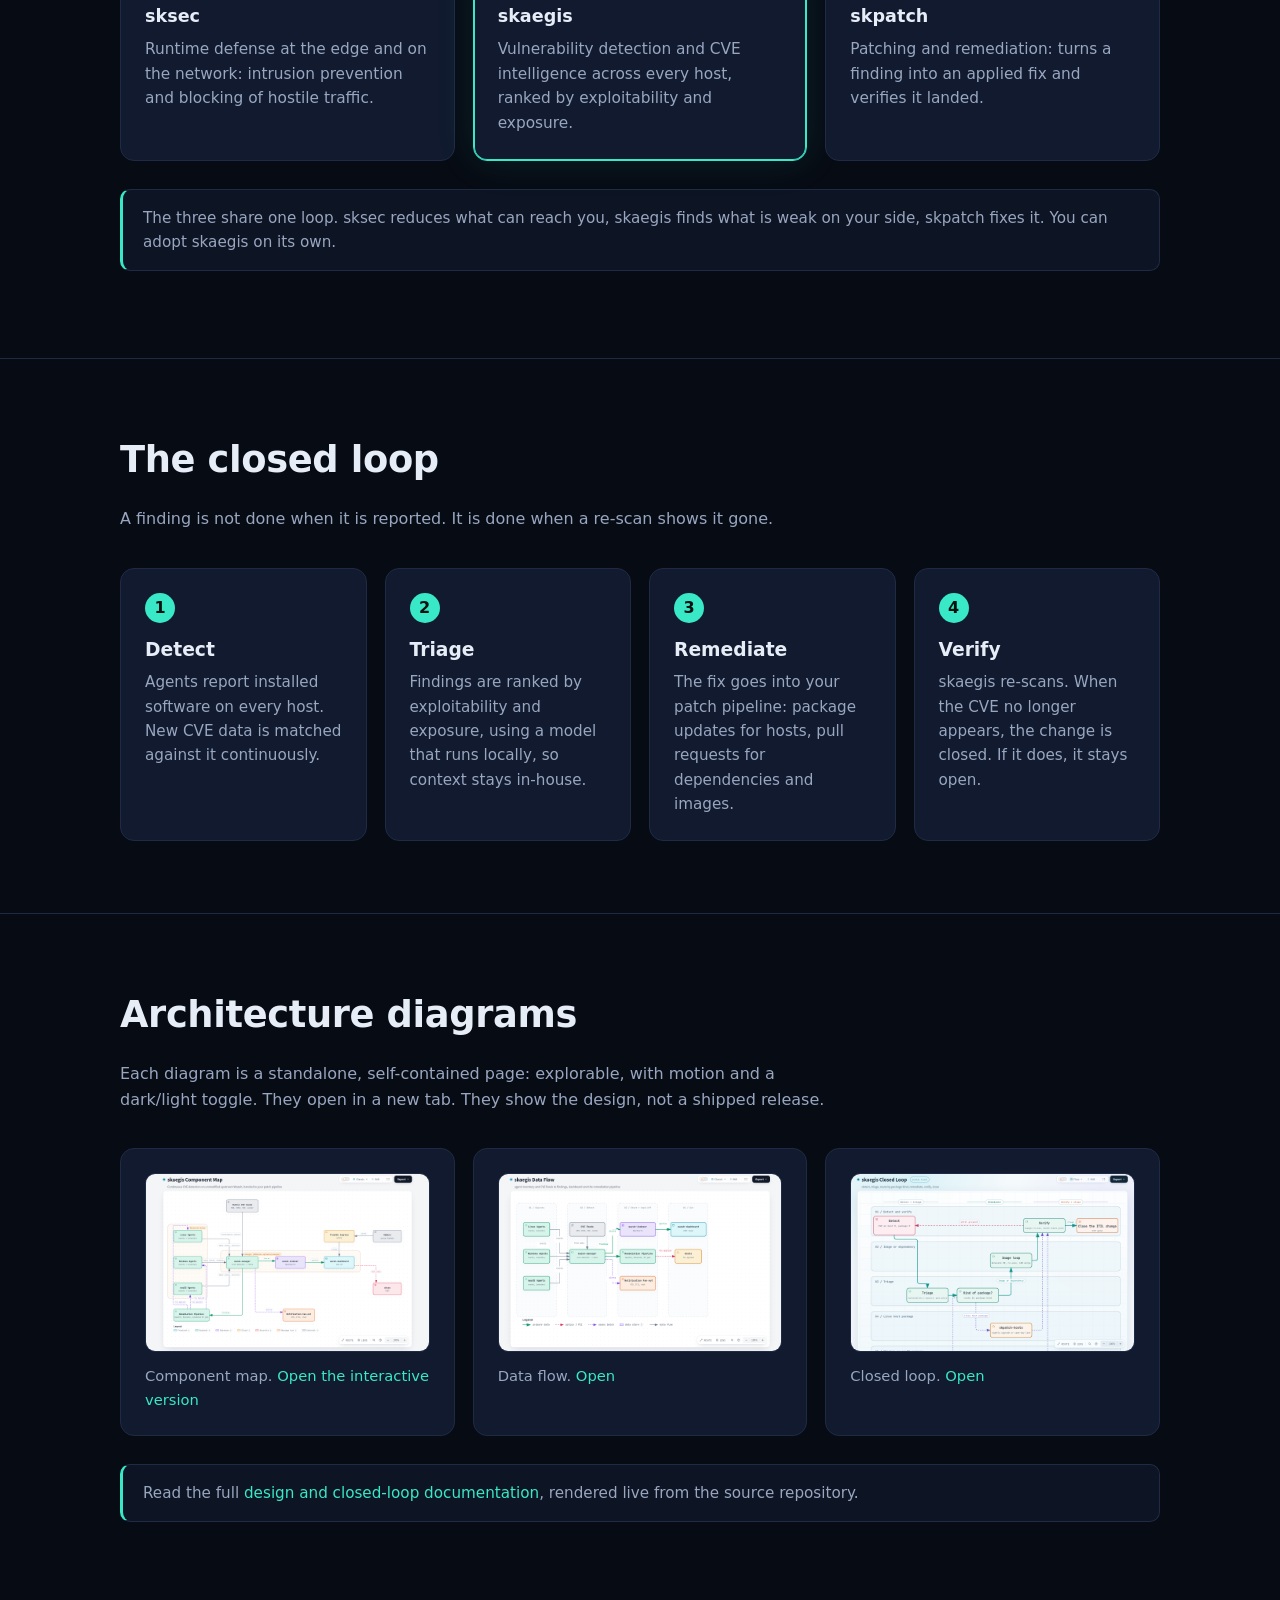
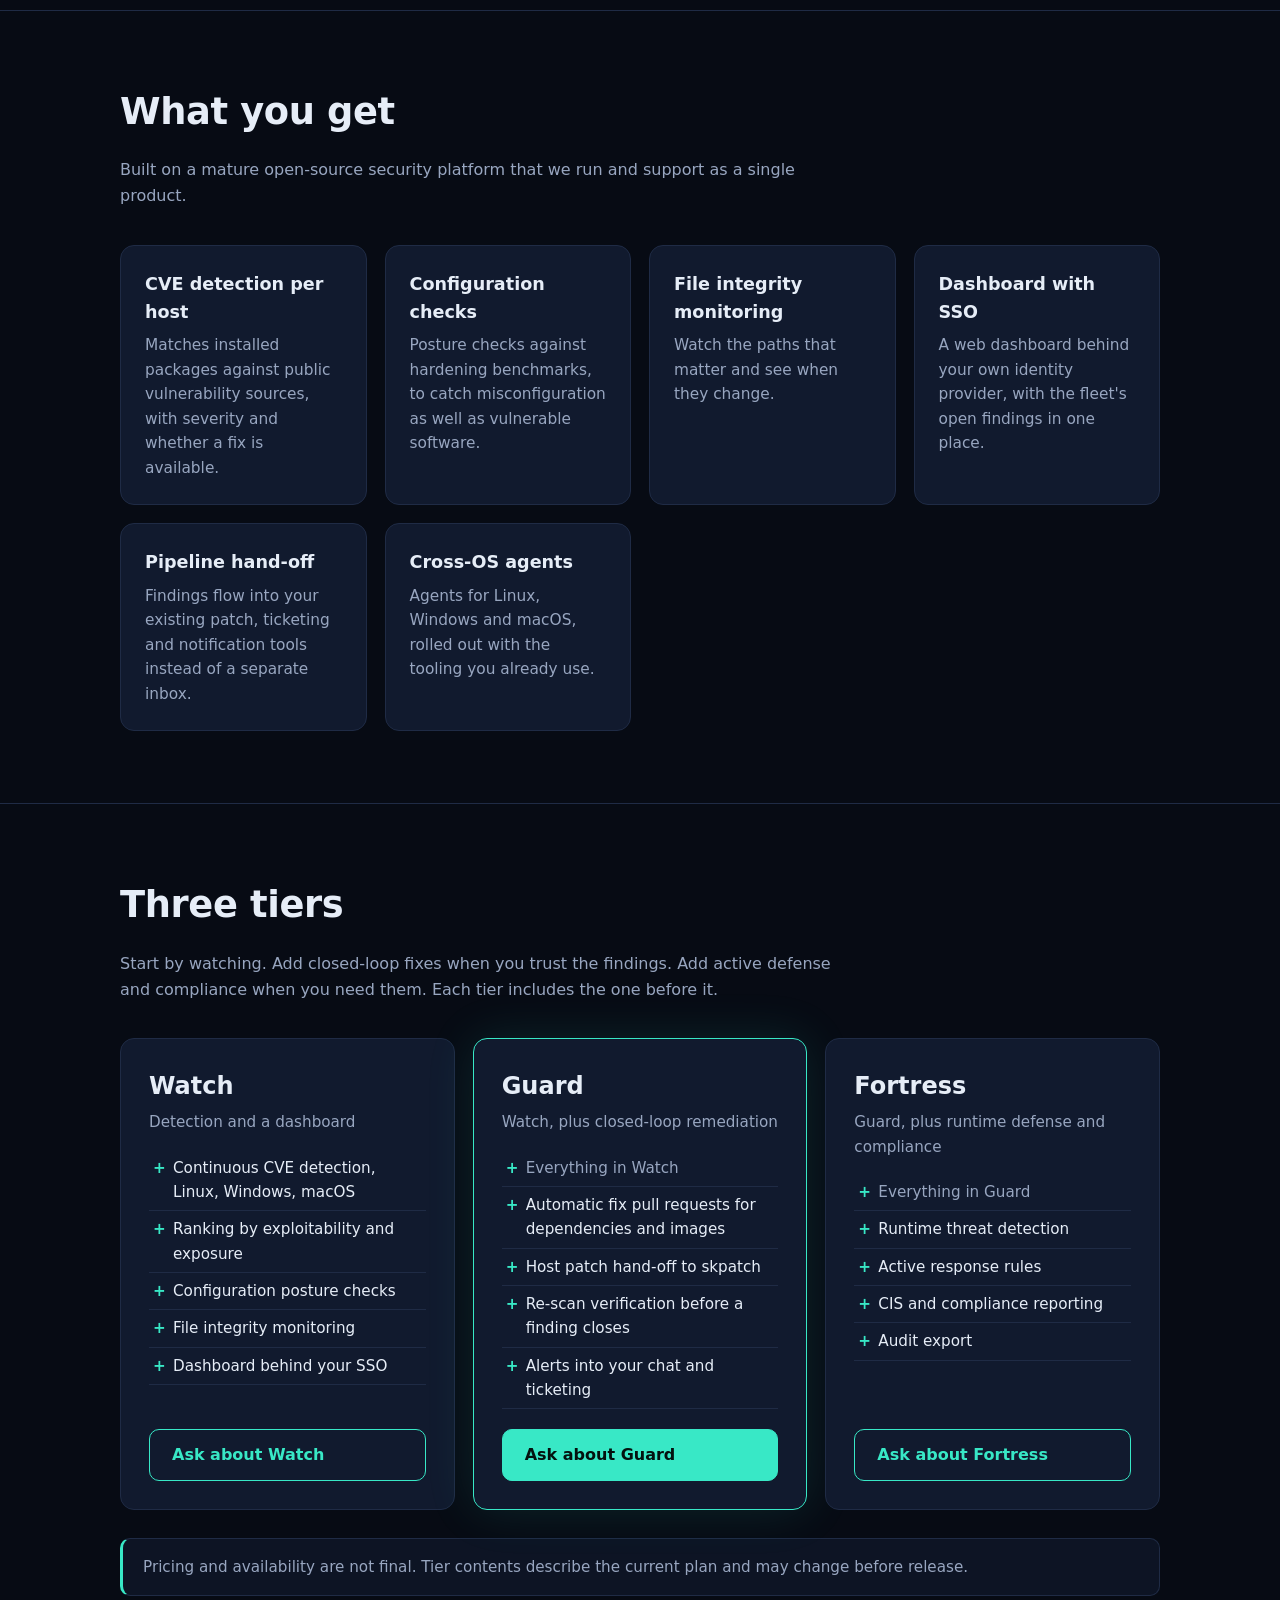
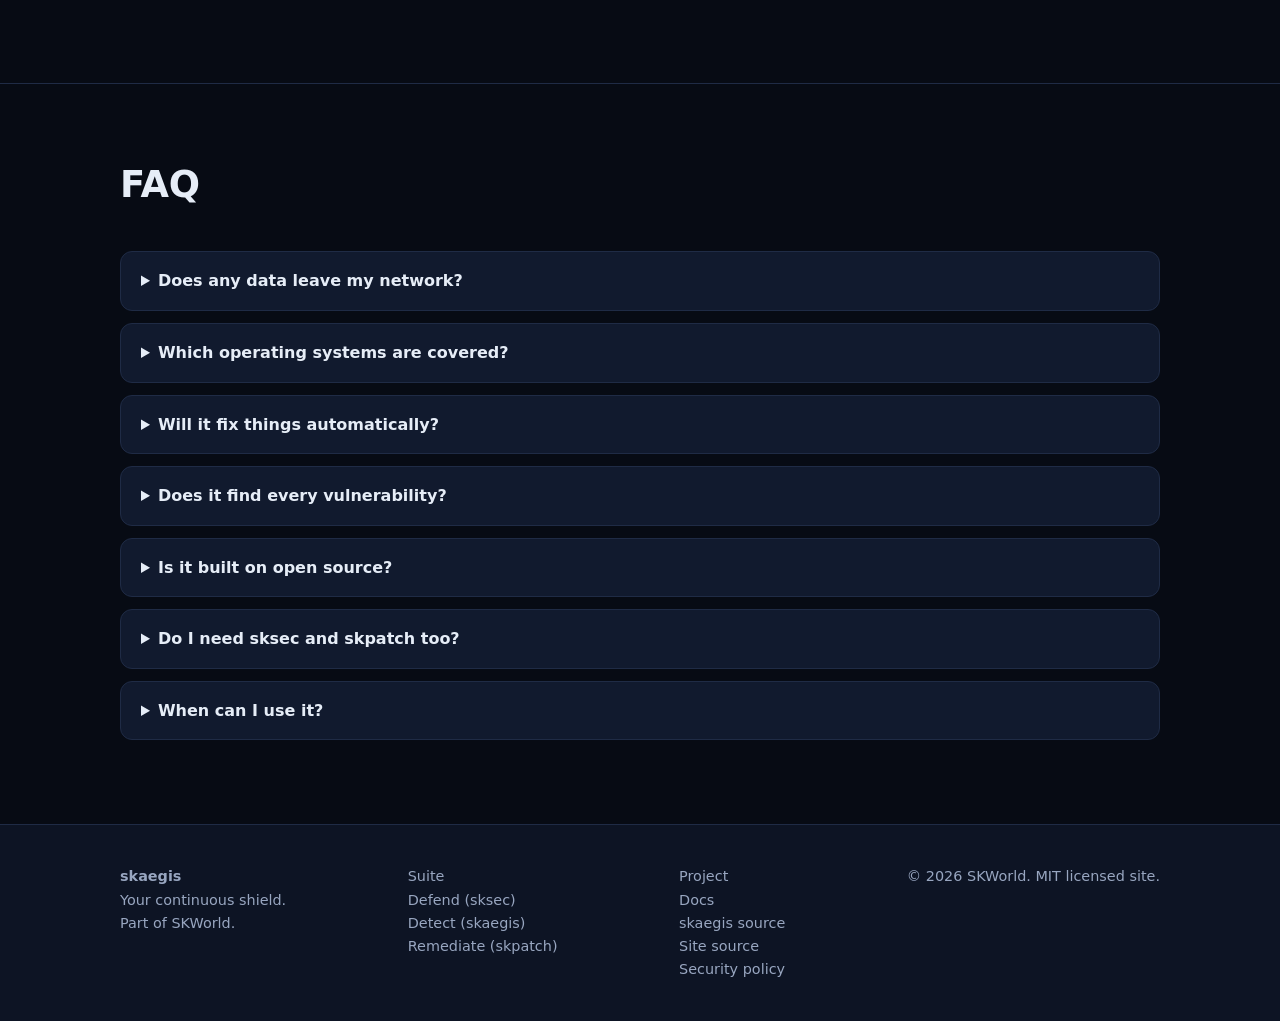
==== commit 850f65f2: "feat(site): archify diagrams, docs viewer, llms.txt, validate and archify CI Mirror the skpatch-skwo" ====
--- a/index.html
+++ b/index.html
@@ -19,7 +19,7 @@
 <header class="nav"><div class="wrap">
   <a class="brand" href="#top"><img src="assets/favicon.svg" alt="" />skaegis</a>
   <nav>
-    <a href="#what">What it is</a><a href="#suite">Suite</a><a href="#loop">How it works</a><a href="#features">Features</a><a href="#tiers">Tiers</a><a href="#faq">FAQ</a>
+    <a href="#what">What it is</a><a href="#suite">Suite</a><a href="#loop">How it works</a><a href="#diagrams">Diagrams</a><a href="#features">Features</a><a href="#tiers">Tiers</a><a href="#faq">FAQ</a><a href="/docs.html">Docs</a>
     <a class="keep" href="#tiers">Get started</a>
   </nav>
 </div></header>
@@ -64,6 +64,26 @@
     <div class="step"><h3>Remediate</h3><p>The fix goes into your patch pipeline: package updates for hosts, pull requests for dependencies and images.</p></div>
     <div class="step"><h3>Verify</h3><p>skaegis re-scans. When the CVE no longer appears, the change is closed. If it does, it stays open.</p></div>
   </div>
+</div></section>
+
+<section id="diagrams"><div class="wrap">
+  <h2>Architecture diagrams</h2>
+  <p class="sub">Each diagram is a standalone, self-contained page: explorable, with motion and a dark/light toggle. They open in a new tab. They show the design, not a shipped release.</p>
+  <div class="grid">
+    <figure class="card">
+      <img src="img/diagram-architecture.png" alt="skaegis component map: Linux, Windows and macOS agents feed the manager, which stores findings in the indexer and shows them in the dashboard behind the ingress and single sign-on, and hands findings to the remediation pipeline" loading="lazy" />
+      <figcaption>Component map. <a href="diagrams/skaegis.architecture.html" target="_blank" rel="noopener">Open the interactive version</a></figcaption>
+    </figure>
+    <figure class="card">
+      <img src="img/diagram-dataflow.png" alt="skaegis data flow: agent events and public CVE feeds into the manager, then to the indexer, dashboard, remediation pipeline and notification fan-out" loading="lazy" />
+      <figcaption>Data flow. <a href="diagrams/skaegis.dataflow.html" target="_blank" rel="noopener">Open</a></figcaption>
+    </figure>
+    <figure class="card">
+      <img src="img/diagram-workflow.png" alt="skaegis closed loop: detect, triage, route by package kind, remediate, verify with a re-scan, close the change" loading="lazy" />
+      <figcaption>Closed loop. <a href="diagrams/skaegis.workflow.html" target="_blank" rel="noopener">Open</a></figcaption>
+    </figure>
+  </div>
+  <p class="note">Read the full <a href="/docs.html">design and closed-loop documentation</a>, rendered live from the source repository.</p>
 </div></section>
 
 <section id="features"><div class="wrap">
@@ -111,7 +131,7 @@
 <footer><div class="wrap">
   <div><strong>skaegis</strong><br />Your continuous shield.<br />Part of <a href="https://skworld.io">SKWorld</a>.</div>
   <div>Suite<br /><a href="#suite">Defend (sksec)</a><br /><a href="#suite">Detect (skaegis)</a><br /><a href="#suite">Remediate (skpatch)</a></div>
-  <div>Project<br /><a href="https://github.com/smilinTux/skaegis-skworld-io">Site source</a><br /><a href="https://github.com/smilinTux/skaegis-skworld-io/blob/main/SECURITY.md">Security policy</a></div>
+  <div>Project<br /><a href="/docs.html">Docs</a><br /><a href="https://github.com/smilinTux/skaegis">skaegis source</a><br /><a href="https://github.com/smilinTux/skaegis-skworld-io">Site source</a><br /><a href="https://github.com/smilinTux/skaegis-skworld-io/blob/main/SECURITY.md">Security policy</a></div>
   <div>&copy; 2026 SKWorld. MIT licensed site.</div>
 </div></footer>
 </body>
--- a/styles.css
+++ b/styles.css
@@ -52,3 +52,6 @@
 footer .wrap{display:flex;flex-wrap:wrap;gap:24px;justify-content:space-between}
 footer a{color:var(--muted)}footer a:hover{color:var(--text)}
 @media(max-width:640px){.nav nav a:not(.keep){display:none}.hero{padding:64px 0 48px}section{padding:52px 0}}
+figure.card{margin:0}
+figure.card img{width:100%;height:auto;border-radius:10px;border:1px solid var(--line);display:block}
+figure.card figcaption{margin-top:12px;color:var(--muted);font-size:.92rem}
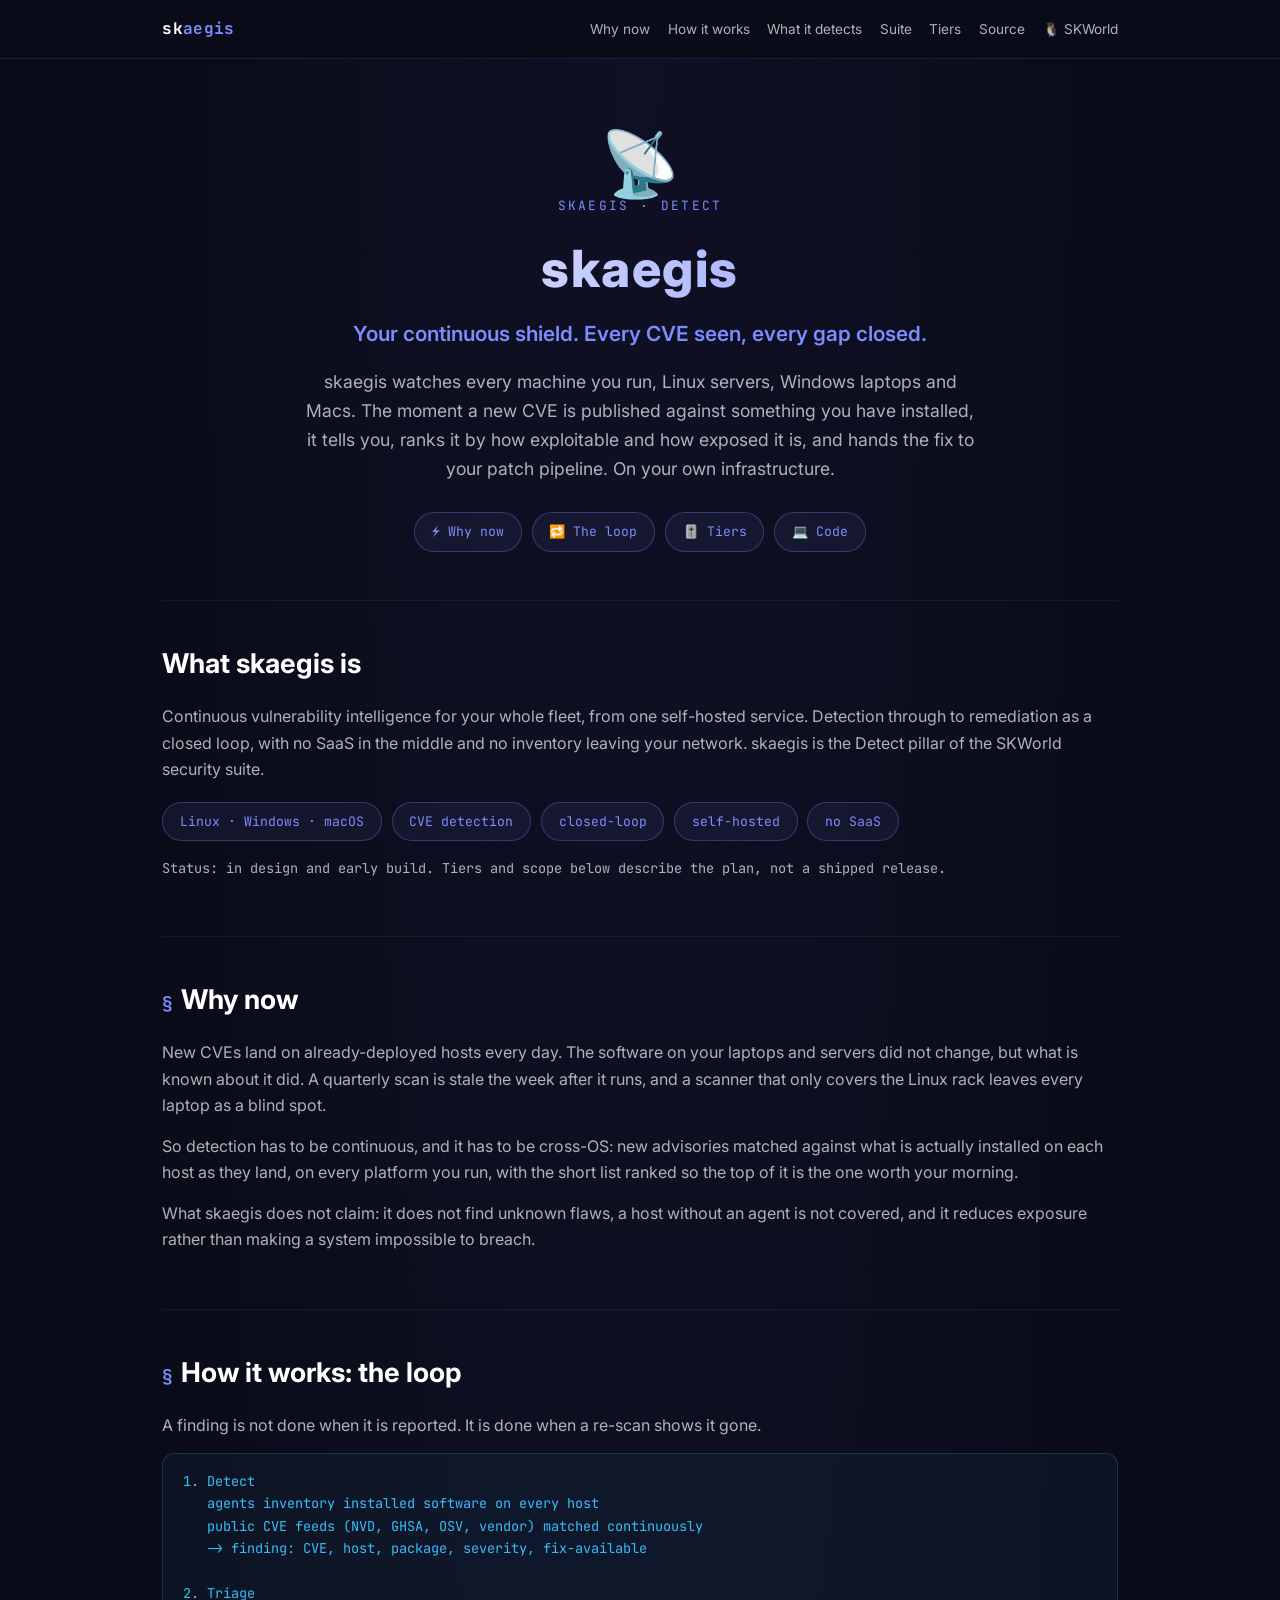
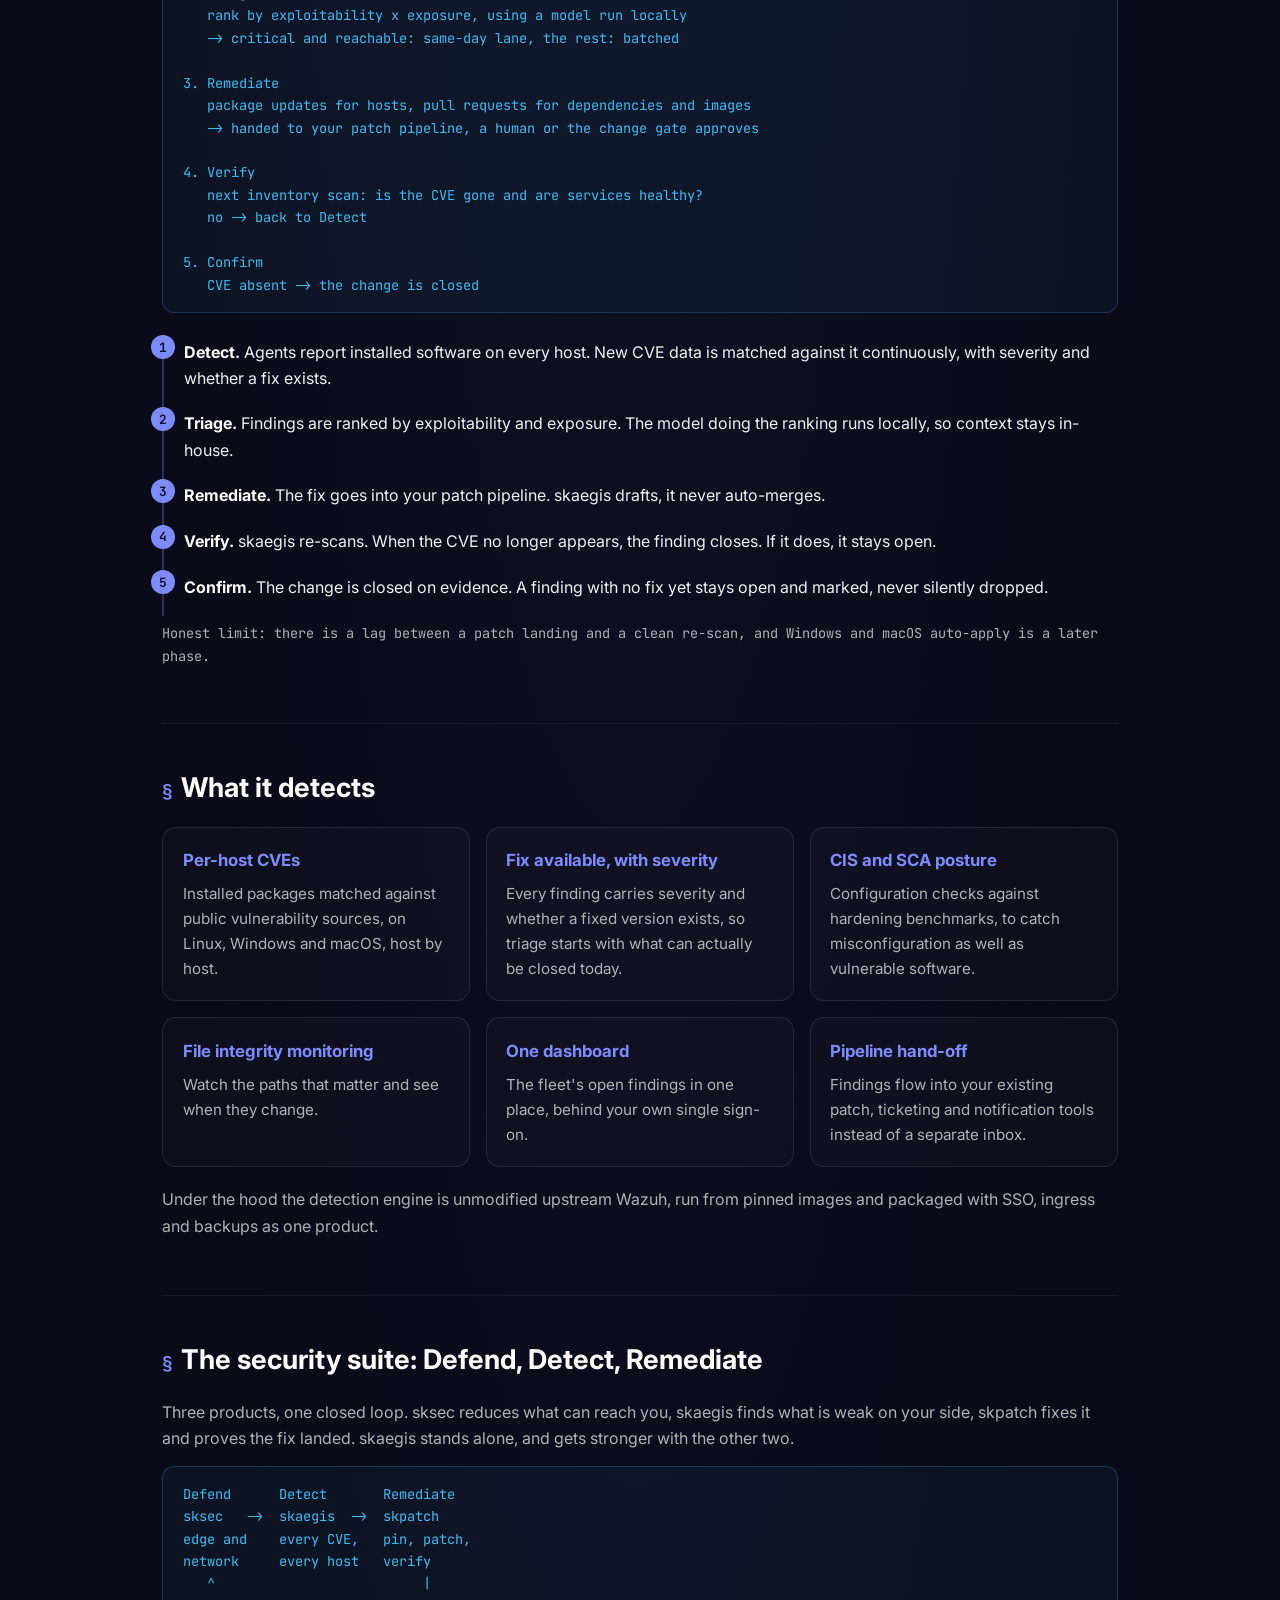
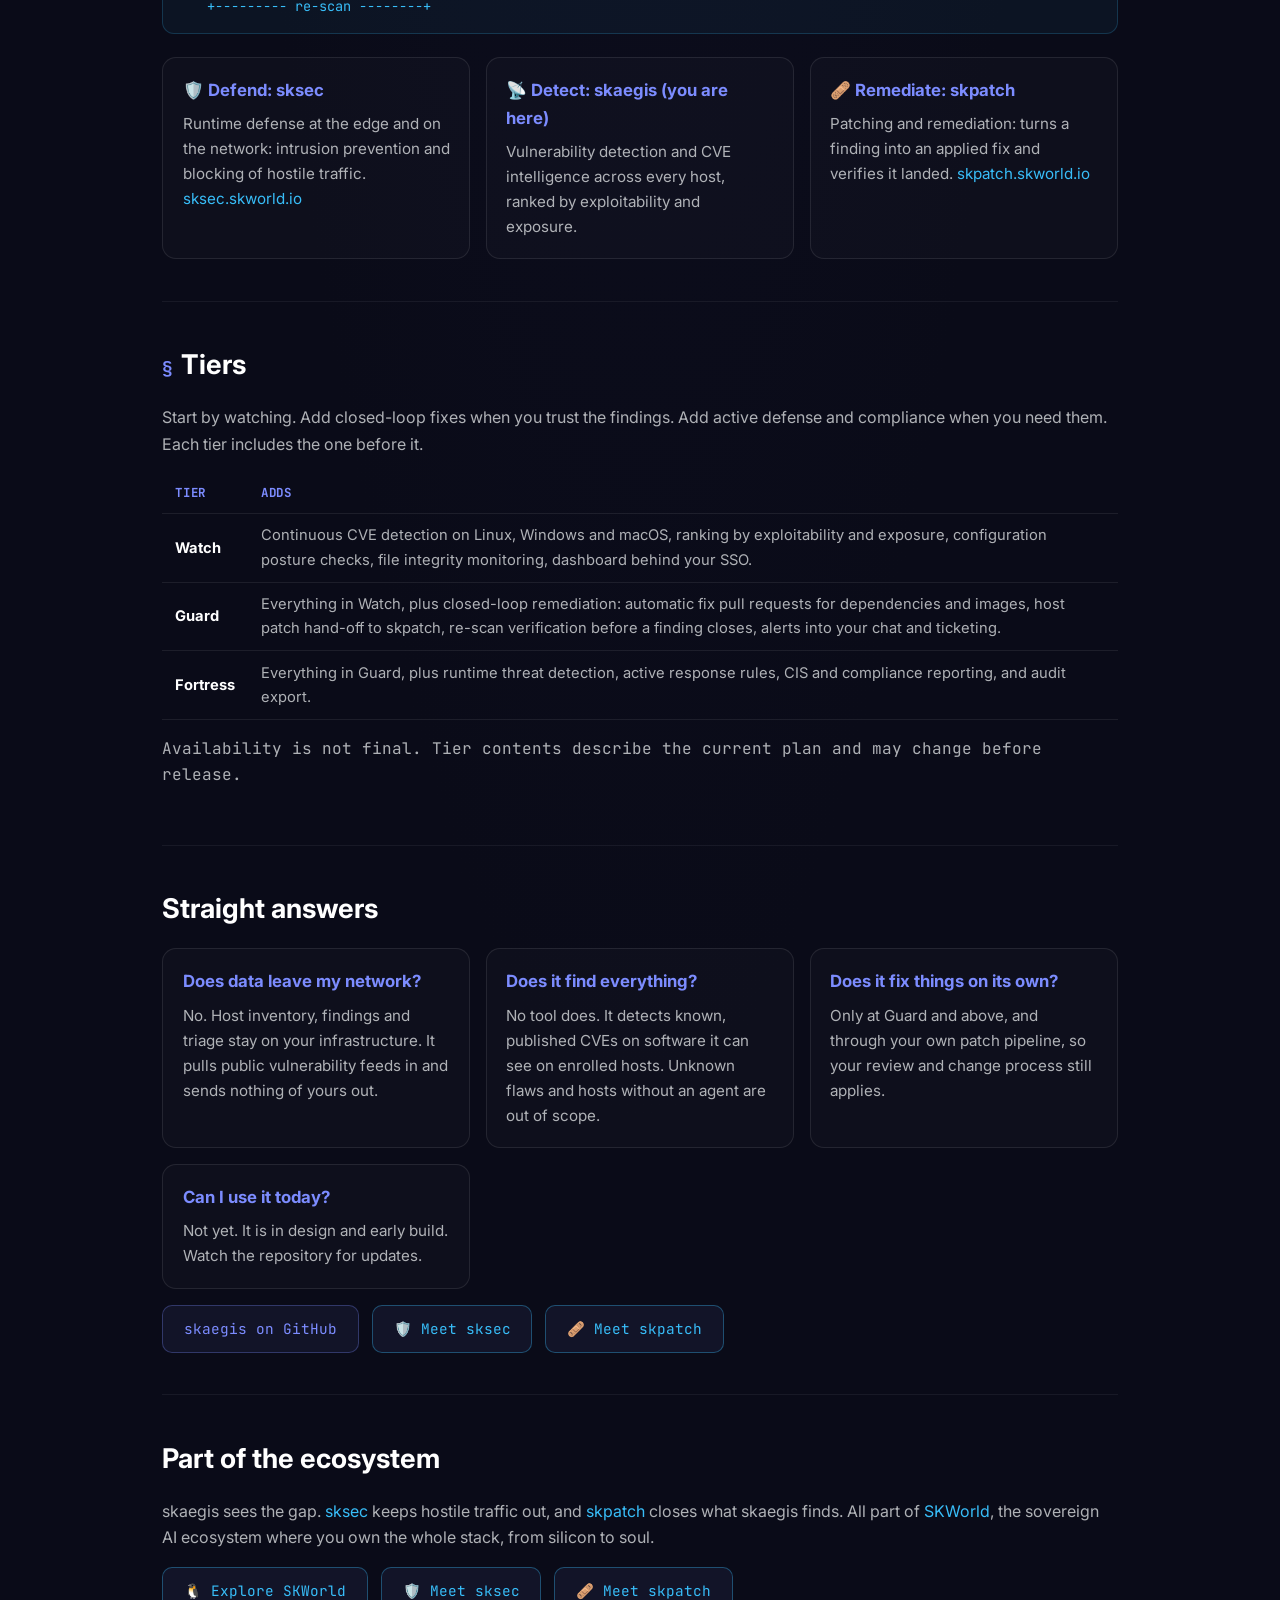
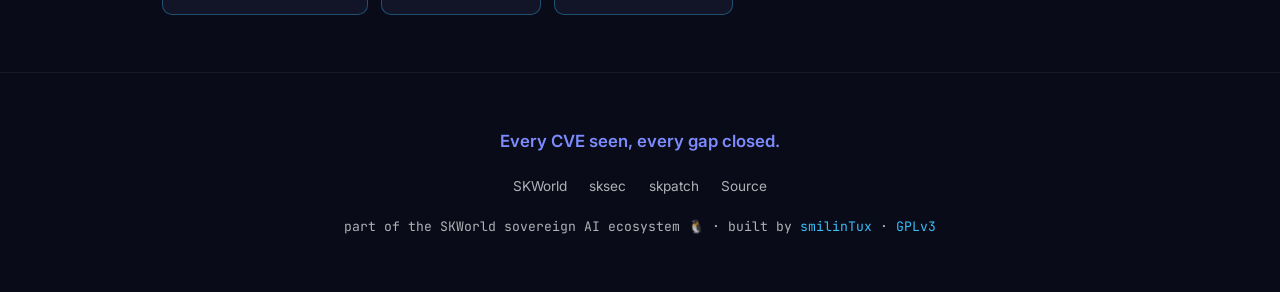
==== commit a1f324af: "redesign: match SKWorld house style (skpatch/sksec design system) Co-Authored-By: Claude Sonnet 5.5 " ====
--- a/index.html
+++ b/index.html
@@ -1,138 +1,310 @@
-<!doctype html>
+<!DOCTYPE html>
 <html lang="en">
 <head>
-<meta charset="utf-8" />
-<meta name="viewport" content="width=device-width, initial-scale=1" />
-<title>skaegis | Continuous CVE detection for your whole fleet</title>
-<meta name="description" content="skaegis is self-hosted, continuous vulnerability detection for Linux, Windows and macOS. It ranks every CVE by exploitability and exposure and feeds the fix into your patch pipeline. Your infrastructure, no SaaS." />
-<meta name="color-scheme" content="dark" />
-<meta name="theme-color" content="#070b14" />
-<link rel="canonical" href="https://skaegis.skworld.io/" />
-<link rel="icon" type="image/svg+xml" href="assets/favicon.svg" />
-<meta property="og:title" content="skaegis | Your continuous shield" />
-<meta property="og:description" content="Every CVE seen, every gap closed. Self-hosted detection for your whole fleet." />
-<meta property="og:type" content="website" />
-<meta property="og:url" content="https://skaegis.skworld.io/" />
-<link rel="stylesheet" href="styles.css" />
+  <meta charset="UTF-8">
+  <meta name="viewport" content="width=device-width, initial-scale=1.0">
+  <title>skaegis · Every CVE, Every Host, The Day It Lands 📡</title>
+  <meta name="description" content="skaegis watches every Linux, Windows and macOS host you run, matches new CVEs against what is actually installed the day they land, ranks them by exploitability and exposure, and hands the fix to your patch pipeline. Self-hosted, no SaaS.">
+  <link rel="canonical" href="https://skaegis.skworld.io/">
+  <meta name="theme-color" content="#0a0b18">
+
+  <meta property="og:type" content="website">
+  <meta property="og:site_name" content="skaegis · SKWorld">
+  <meta property="og:title" content="skaegis · Every CVE, Every Host, The Day It Lands">
+  <meta property="og:description" content="Continuous CVE detection across Linux, Windows and macOS, ranked by exploitability and exposure, closed through your patch pipeline. Part of the SKWorld sovereign AI ecosystem.">
+  <meta property="og:url" content="https://skaegis.skworld.io/">
+  <meta property="og:image" content="https://skaegis.skworld.io/og.png">
+  <meta property="og:image:secure_url" content="https://skaegis.skworld.io/og.png">
+  <meta property="og:image:type" content="image/png">
+  <meta property="og:image:width" content="1200">
+  <meta property="og:image:height" content="630">
+  <meta property="og:image:alt" content="skaegis: continuous CVE detection for every host, closed-loop">
+  <meta property="og:locale" content="en_US">
+
+  <meta name="twitter:card" content="summary_large_image">
+  <meta name="twitter:site" content="@smilinTux">
+  <meta name="twitter:creator" content="@smilinTux">
+  <meta name="twitter:title" content="skaegis · Every CVE, Every Host, The Day It Lands">
+  <meta name="twitter:description" content="Continuous CVE detection across Linux, Windows and macOS, ranked by exploitability and exposure, closed through your patch pipeline.">
+  <meta name="twitter:image" content="https://skaegis.skworld.io/og.png">
+  <meta name="twitter:image:alt" content="skaegis: continuous CVE detection for every host, closed-loop">
+
+  <link rel="icon" type="image/svg+xml" href="data:image/svg+xml,<svg xmlns=%22http://www.w3.org/2000/svg%22 viewBox=%220 0 100 100%22><text y=%22.9em%22 font-size=%2290%22>📡</text></svg>">
+  <link rel="sitemap" type="application/xml" href="/sitemap.xml">
+  <link rel="preconnect" href="https://fonts.googleapis.com">
+  <link href="https://fonts.googleapis.com/css2?family=Inter:wght@300;400;600;700;800&family=JetBrains+Mono:wght@400;600&display=swap" rel="stylesheet">
+
+  <script type="application/ld+json">
+  {
+    "@context": "https://schema.org",
+    "@graph": [
+      {
+        "@type": "Organization",
+        "@id": "https://skworld.io/#org",
+        "name": "smilinTux",
+        "url": "https://skworld.io",
+        "sameAs": ["https://github.com/smilinTux"]
+      },
+      {
+        "@type": "WebSite",
+        "@id": "https://skaegis.skworld.io/#website",
+        "url": "https://skaegis.skworld.io/",
+        "name": "skaegis",
+        "description": "Continuous CVE detection for every host, ranked by exploitability and exposure, closed through your patch pipeline.",
+        "publisher": {"@id": "https://skworld.io/#org"}
+      },
+      {
+        "@type": "SoftwareApplication",
+        "@id": "https://skaegis.skworld.io/#app",
+        "name": "skaegis",
+        "description": "Self-hosted continuous vulnerability detection for Linux, Windows and macOS hosts. Matches new CVEs against installed software as they are published, ranks findings by exploitability and exposure, and feeds fixes into a patch pipeline. Runs on unmodified upstream Wazuh. In design and early build.",
+        "url": "https://skaegis.skworld.io/",
+        "applicationCategory": "SecurityApplication",
+        "operatingSystem": "Linux, Windows, macOS",
+        "codeRepository": "https://github.com/smilinTux/skaegis",
+        "license": "https://www.gnu.org/licenses/gpl-3.0.html",
+        "isPartOf": {"@id": "https://skworld.io/#org"},
+        "publisher": {"@id": "https://skworld.io/#org"}
+      }
+    ]
+  }
+  </script>
+
+  <style>
+    :root{--iris:#7c8cff;--cyan:#38bdf8;--ink:#eef1f3;--muted:rgba(238,241,243,.72);--panel:rgba(124,140,255,.07);--line:rgba(124,140,255,.30)}
+    *{box-sizing:border-box;margin:0;padding:0}
+    body{font-family:'Inter',system-ui,sans-serif;background:radial-gradient(ellipse at top,#0f1024 0%,#0a0b18 60%);color:var(--ink);line-height:1.65;-webkit-font-smoothing:antialiased}
+    .wrap{max-width:1000px;margin:0 auto;padding:0 1.4rem}
+    .mono{font-family:'JetBrains Mono',monospace}
+    .eyebrow{color:var(--iris);letter-spacing:.18em;font-size:.8rem;text-transform:uppercase}
+    a{color:var(--cyan);text-decoration:none}
+    a:hover{color:#fff}
+    nav{border-bottom:1px solid rgba(124,140,255,.15);padding:1rem 0;position:sticky;top:0;background:#0a0b18;z-index:10}
+    nav .wrap{display:flex;align-items:center;justify-content:space-between;flex-wrap:wrap;gap:.6rem}
+    .nav-logo{font-family:'JetBrains Mono',monospace;font-weight:700;color:#fff;font-size:1rem;letter-spacing:.02em}
+    .nav-logo span{color:var(--iris)}
+    .nav-links{display:flex;gap:1.1rem;flex-wrap:wrap;font-size:.85rem}
+    .nav-links a{color:var(--muted)}
+    .nav-links a:hover{color:var(--iris)}
+    header{text-align:center;padding:4.5rem 0 3rem}
+    .icon{font-size:4rem;line-height:1}
+    h1{font-size:3.2rem;font-weight:800;letter-spacing:.03em;margin:.6rem 0 .2rem;background:linear-gradient(90deg,#fff,var(--iris));-webkit-background-clip:text;background-clip:text;-webkit-text-fill-color:transparent}
+    .tag{font-size:1.3rem;color:var(--iris);font-weight:600;margin-top:.4rem}
+    .sub{color:var(--muted);font-size:1.1rem;max-width:680px;margin:1rem auto 0}
+    .badges{margin:1.8rem 0 0;display:flex;gap:.6rem;flex-wrap:wrap;justify-content:center}
+    .badge{border:1px solid var(--line);border-radius:999px;padding:.5rem 1.05rem;font-family:'JetBrains Mono',monospace;font-size:.82rem;color:var(--iris);background:var(--panel);transition:all .25s}
+    .badge:hover{border-color:var(--iris);color:#fff}
+    section{padding:2.6rem 0;border-top:1px solid rgba(255,255,255,.06)}
+    h2{font-size:1.7rem;color:#fff;margin-bottom:1rem;font-weight:700}
+    h2 .n{color:var(--iris);font-family:'JetBrains Mono',monospace;font-size:1.1rem;margin-right:.5rem}
+    h3.sub-h{color:var(--iris);font-size:1.15rem;margin:1.6rem 0 .6rem;font-weight:700}
+    p{color:var(--muted);margin-bottom:.9rem}
+    .grid{display:grid;grid-template-columns:repeat(auto-fit,minmax(230px,1fr));gap:1rem;margin-top:1rem}
+    .card{border:1px solid rgba(255,255,255,.09);border-radius:14px;padding:1.2rem;background:rgba(255,255,255,.02)}
+    .card h3{color:var(--iris);font-size:1.05rem;margin-bottom:.4rem}
+    .card p{font-size:.95rem;margin:0}
+    ol.arts{list-style:none;counter-reset:a;margin-top:.6rem}
+    ol.arts li{counter-increment:a;border-left:2px solid var(--line);padding:.2rem 0 1rem 1.2rem;position:relative}
+    ol.arts li::before{content:counter(a);position:absolute;left:-.85rem;top:0;background:var(--iris);color:#0a0b18;width:1.5rem;height:1.5rem;border-radius:50%;display:flex;align-items:center;justify-content:center;font-family:'JetBrains Mono',monospace;font-weight:600;font-size:.8rem}
+    ol.arts strong{color:#fff}
+    .flow{font-family:'JetBrains Mono',monospace;font-size:.85rem;color:var(--cyan);background:rgba(56,189,248,.05);border:1px solid rgba(56,189,248,.2);border-radius:12px;padding:1rem 1.2rem;overflow-x:auto;white-space:pre;margin-top:.6rem}
+    table.spec{width:100%;border-collapse:collapse;margin-top:1rem;font-size:.92rem}
+    table.spec th,table.spec td{padding:.6rem .8rem;text-align:left;border-bottom:1px solid rgba(255,255,255,.08)}
+    table.spec th{color:var(--iris);font-family:'JetBrains Mono',monospace;font-size:.78rem;text-transform:uppercase;letter-spacing:.06em}
+    table.spec td{color:var(--muted)}
+    table.spec td strong{color:#fff}
+    .cta{display:flex;gap:.8rem;flex-wrap:wrap;margin-top:1rem}
+    .btn{border:1px solid var(--line);border-radius:10px;padding:.7rem 1.3rem;font-family:'JetBrains Mono',monospace;font-size:.9rem;color:var(--iris);background:var(--panel);transition:all .25s}
+    .btn:hover{border-color:var(--iris);color:#fff}
+    .btn.bl{border-color:rgba(56,189,248,.35);color:var(--cyan)}
+    .btn.bl:hover{border-color:var(--cyan);color:#fff}
+    .callout{border:1px solid rgba(124,140,255,.45);background:linear-gradient(135deg,rgba(124,140,255,.1),rgba(56,189,248,.05));border-radius:16px;padding:1.6rem 1.8rem;margin-top:1.2rem}
+    .callout h3{color:#fff;font-size:1.15rem;margin-bottom:.6rem}
+    .callout h3 .tag-pill{display:inline-block;background:var(--iris);color:#0a0b18;font-family:'JetBrains Mono',monospace;font-size:.72rem;padding:.2rem .55rem;border-radius:999px;margin-right:.5rem;vertical-align:middle;letter-spacing:.04em}
+    .callout ul{margin:.6rem 0 0 1.1rem;color:var(--muted)}
+    .callout li{margin-bottom:.5rem}
+    .callout code{color:var(--cyan)}
+    .gallery{display:grid;grid-template-columns:repeat(auto-fit,minmax(280px,1fr));gap:1.1rem;margin-top:1rem}
+    .shot{border:1px solid rgba(255,255,255,.1);border-radius:12px;overflow:hidden;background:#07081a}
+    .shot img{width:100%;display:block}
+    .shot figcaption{padding:.65rem .85rem;font-size:.82rem;color:var(--muted);border-top:1px solid rgba(255,255,255,.07)}
+    .shot figcaption a{color:var(--iris)}
+    .pill{display:inline-block;font-family:'JetBrains Mono',monospace;font-size:.72rem;letter-spacing:.06em;text-transform:uppercase;border-radius:999px;padding:.22rem .65rem;margin-left:.5rem;vertical-align:middle}
+    .pill.live{color:var(--iris);background:var(--panel);border:1px solid var(--line)}
+    .pill.weekly{color:var(--cyan);background:rgba(56,189,248,.06);border:1px solid rgba(56,189,248,.3)}
+    footer{text-align:center;padding:3rem 0 2.5rem;color:rgba(255,255,255,.4);border-top:1px solid rgba(255,255,255,.06);margin-top:1rem}
+    footer .mono{font-size:.82rem}
+    .foot-links{display:flex;gap:1.4rem;flex-wrap:wrap;justify-content:center;margin:1.2rem 0;font-size:.85rem}
+    .foot-links a{color:var(--muted)}
+    .foot-links a:hover{color:var(--iris)}
+    code{font-family:'JetBrains Mono',monospace;color:var(--cyan);font-size:.9em}
+    .tier-name{color:var(--iris)}
+    @media(max-width:600px){h1{font-size:2.3rem}.icon{font-size:3rem}.nav-links{font-size:.76rem;gap:.7rem}}
+  </style>
 </head>
 <body>
-<header class="nav"><div class="wrap">
-  <a class="brand" href="#top"><img src="assets/favicon.svg" alt="" />skaegis</a>
   <nav>
-    <a href="#what">What it is</a><a href="#suite">Suite</a><a href="#loop">How it works</a><a href="#diagrams">Diagrams</a><a href="#features">Features</a><a href="#tiers">Tiers</a><a href="#faq">FAQ</a><a href="/docs.html">Docs</a>
-    <a class="keep" href="#tiers">Get started</a>
+    <div class="wrap">
+      <a class="nav-logo" href="/">sk<span>aegis</span></a>
+      <div class="nav-links">
+        <a href="#why">Why now</a>
+        <a href="#how">How it works</a>
+        <a href="#detects">What it detects</a>
+        <a href="#suite">Suite</a>
+        <a href="#tiers">Tiers</a>
+        <a href="https://github.com/smilinTux/skaegis" target="_blank" rel="noopener">Source</a>
+        <a href="https://skworld.io" target="_blank" rel="noopener">🐧 SKWorld</a>
+      </div>
+    </div>
   </nav>
-</div></header>
-
-<main id="top">
-<div class="hero"><div class="wrap">
-  <div class="eyebrow">Detect &middot; part of the SKWorld security suite</div>
-  <h1>Your continuous shield. <em>Every CVE seen, every gap closed.</em></h1>
-  <p class="lead">skaegis watches every machine you run, Linux servers, Windows laptops and Macs. The moment a new CVE is published against something you have installed, it tells you, ranks it by how exploitable and how exposed it is, and hands the fix to your patch pipeline. On your own infrastructure.</p>
-  <div class="cta"><a class="btn" href="#tiers">See the tiers</a><a class="btn ghost" href="#loop">How the loop works</a></div>
-  <p class="status">Status: in design and early build. Tiers and scope below describe the plan, not a shipped release.</p>
-</div></div>
-
-<section id="what"><div class="wrap">
-  <h2>What it is</h2>
-  <p class="sub">Continuous vulnerability intelligence for your whole fleet, from one self-hosted service. Detection to remediation as a closed loop, with no SaaS in the middle and no inventory leaving your network.</p>
-  <div class="grid">
-    <div class="card"><h3>Whole-fleet visibility</h3><p>One detection fabric across Linux, Windows and macOS, so a CVE on a laptop is not a blind spot next to the server rack.</p></div>
-    <div class="card"><h3>Continuous, not scheduled</h3><p>New advisories are matched against what is actually installed on each host as they land, instead of waiting for the next quarterly scan.</p></div>
-    <div class="card"><h3>Ranked, not just listed</h3><p>Findings are ordered by exploitability and exposure, so the short list at the top is the one worth your morning.</p></div>
-    <div class="card"><h3>Yours to host</h3><p>Runs on your infrastructure behind your own single sign-on. Findings and host inventory stay inside your walls.</p></div>
+
+  <header>
+    <div class="wrap">
+      <div class="icon">📡</div>
+      <div class="mono eyebrow">skaegis · detect</div>
+      <h1>skaegis</h1>
+      <div class="tag">Your continuous shield. Every CVE seen, every gap closed.</div>
+      <p class="sub">skaegis watches every machine you run, Linux servers, Windows laptops and Macs. The moment a new CVE is published against something you have installed, it tells you, ranks it by how exploitable and how exposed it is, and hands the fix to your patch pipeline. On your own infrastructure.</p>
+      <div class="badges">
+        <a class="badge" href="#why">⚡ Why now</a>
+        <a class="badge" href="#how">🔁 The loop</a>
+        <a class="badge" href="#tiers">🎚️ Tiers</a>
+        <a class="badge" href="https://github.com/smilinTux/skaegis" target="_blank" rel="noopener">💻 Code</a>
+      </div>
+    </div>
+  </header>
+
+  <div class="wrap">
+    <section id="what">
+      <h2>What skaegis is</h2>
+      <p>Continuous vulnerability intelligence for your whole fleet, from one self-hosted service. Detection through to remediation as a closed loop, with no SaaS in the middle and no inventory leaving your network. skaegis is the Detect pillar of the SKWorld security suite.</p>
+      <div class="badges" style="justify-content:flex-start;margin:1.2rem 0 1rem">
+        <span class="badge">Linux · Windows · macOS</span>
+        <span class="badge">CVE detection</span>
+        <span class="badge">closed-loop</span>
+        <span class="badge">self-hosted</span>
+        <span class="badge">no SaaS</span>
+      </div>
+      <p class="mono" style="font-size:.85rem">Status: in design and early build. Tiers and scope below describe the plan, not a shipped release.</p>
+    </section>
+
+    <section id="why">
+      <h2><span class="n">§</span>Why now</h2>
+      <p>New CVEs land on already-deployed hosts every day. The software on your laptops and servers did not change, but what is known about it did. A quarterly scan is stale the week after it runs, and a scanner that only covers the Linux rack leaves every laptop as a blind spot.</p>
+      <p>So detection has to be continuous, and it has to be cross-OS: new advisories matched against what is actually installed on each host as they land, on every platform you run, with the short list ranked so the top of it is the one worth your morning.</p>
+      <p>What skaegis does not claim: it does not find unknown flaws, a host without an agent is not covered, and it reduces exposure rather than making a system impossible to breach.</p>
+    </section>
+
+    <section id="how">
+      <h2><span class="n">§</span>How it works: the loop</h2>
+      <p>A finding is not done when it is reported. It is done when a re-scan shows it gone.</p>
+      <div class="flow">1. Detect
+   agents inventory installed software on every host
+   public CVE feeds (NVD, GHSA, OSV, vendor) matched continuously
+   -> finding: CVE, host, package, severity, fix-available
+
+2. Triage
+   rank by exploitability x exposure, using a model run locally
+   -> critical and reachable: same-day lane, the rest: batched
+
+3. Remediate
+   package updates for hosts, pull requests for dependencies and images
+   -> handed to your patch pipeline, a human or the change gate approves
+
+4. Verify
+   next inventory scan: is the CVE gone and are services healthy?
+   no -> back to Detect
+
+5. Confirm
+   CVE absent -> the change is closed</div>
+      <ol class="arts" style="margin-top:1.4rem">
+        <li><strong>Detect.</strong> Agents report installed software on every host. New CVE data is matched against it continuously, with severity and whether a fix exists.</li>
+        <li><strong>Triage.</strong> Findings are ranked by exploitability and exposure. The model doing the ranking runs locally, so context stays in-house.</li>
+        <li><strong>Remediate.</strong> The fix goes into your patch pipeline. skaegis drafts, it never auto-merges.</li>
+        <li><strong>Verify.</strong> skaegis re-scans. When the CVE no longer appears, the finding closes. If it does, it stays open.</li>
+        <li><strong>Confirm.</strong> The change is closed on evidence. A finding with no fix yet stays open and marked, never silently dropped.</li>
+      </ol>
+      <p class="mono" style="font-size:.85rem;margin-top:.4rem">Honest limit: there is a lag between a patch landing and a clean re-scan, and Windows and macOS auto-apply is a later phase.</p>
+    </section>
+
+    <section id="detects">
+      <h2><span class="n">§</span>What it detects</h2>
+      <div class="grid">
+        <div class="card"><h3>Per-host CVEs</h3><p>Installed packages matched against public vulnerability sources, on Linux, Windows and macOS, host by host.</p></div>
+        <div class="card"><h3>Fix available, with severity</h3><p>Every finding carries severity and whether a fixed version exists, so triage starts with what can actually be closed today.</p></div>
+        <div class="card"><h3>CIS and SCA posture</h3><p>Configuration checks against hardening benchmarks, to catch misconfiguration as well as vulnerable software.</p></div>
+        <div class="card"><h3>File integrity monitoring</h3><p>Watch the paths that matter and see when they change.</p></div>
+        <div class="card"><h3>One dashboard</h3><p>The fleet's open findings in one place, behind your own single sign-on.</p></div>
+        <div class="card"><h3>Pipeline hand-off</h3><p>Findings flow into your existing patch, ticketing and notification tools instead of a separate inbox.</p></div>
+      </div>
+      <p style="margin-top:1.2rem">Under the hood the detection engine is unmodified upstream Wazuh, run from pinned images and packaged with SSO, ingress and backups as one product.</p>
+    </section>
+
+    <section id="suite">
+      <h2><span class="n">§</span>The security suite: Defend, Detect, Remediate</h2>
+      <p>Three products, one closed loop. sksec reduces what can reach you, skaegis finds what is weak on your side, skpatch fixes it and proves the fix landed. skaegis stands alone, and gets stronger with the other two.</p>
+      <div class="flow">Defend      Detect       Remediate
+sksec   ->  skaegis  ->  skpatch
+edge and    every CVE,   pin, patch,
+network     every host   verify
+   ^                          |
+   +--------- re-scan --------+</div>
+      <div class="grid" style="margin-top:1.4rem">
+        <div class="card"><h3>🛡️ Defend: sksec</h3><p>Runtime defense at the edge and on the network: intrusion prevention and blocking of hostile traffic. <a href="https://sksec.skworld.io" target="_blank" rel="noopener">sksec.skworld.io</a></p></div>
+        <div class="card"><h3>📡 Detect: skaegis (you are here)</h3><p>Vulnerability detection and CVE intelligence across every host, ranked by exploitability and exposure.</p></div>
+        <div class="card"><h3>🩹 Remediate: skpatch</h3><p>Patching and remediation: turns a finding into an applied fix and verifies it landed. <a href="https://skpatch.skworld.io" target="_blank" rel="noopener">skpatch.skworld.io</a></p></div>
+      </div>
+    </section>
+
+    <section id="tiers">
+      <h2><span class="n">§</span>Tiers</h2>
+      <p>Start by watching. Add closed-loop fixes when you trust the findings. Add active defense and compliance when you need them. Each tier includes the one before it.</p>
+      <table class="spec">
+        <tr><th>Tier</th><th>Adds</th></tr>
+        <tr><td><strong>Watch</strong></td><td>Continuous CVE detection on Linux, Windows and macOS, ranking by exploitability and exposure, configuration posture checks, file integrity monitoring, dashboard behind your SSO.</td></tr>
+        <tr><td><strong>Guard</strong></td><td>Everything in Watch, plus closed-loop remediation: automatic fix pull requests for dependencies and images, host patch hand-off to skpatch, re-scan verification before a finding closes, alerts into your chat and ticketing.</td></tr>
+        <tr><td><strong>Fortress</strong></td><td>Everything in Guard, plus runtime threat detection, active response rules, CIS and compliance reporting, and audit export.</td></tr>
+      </table>
+      <p style="margin-top:1rem" class="mono" style="font-size:.85rem">Availability is not final. Tier contents describe the current plan and may change before release.</p>
+    </section>
+
+    <section id="faq">
+      <h2>Straight answers</h2>
+      <div class="grid">
+        <div class="card"><h3>Does data leave my network?</h3><p>No. Host inventory, findings and triage stay on your infrastructure. It pulls public vulnerability feeds in and sends nothing of yours out.</p></div>
+        <div class="card"><h3>Does it find everything?</h3><p>No tool does. It detects known, published CVEs on software it can see on enrolled hosts. Unknown flaws and hosts without an agent are out of scope.</p></div>
+        <div class="card"><h3>Does it fix things on its own?</h3><p>Only at Guard and above, and through your own patch pipeline, so your review and change process still applies.</p></div>
+        <div class="card"><h3>Can I use it today?</h3><p>Not yet. It is in design and early build. Watch the repository for updates.</p></div>
+      </div>
+      <div class="cta">
+        <a class="btn" href="https://github.com/smilinTux/skaegis" target="_blank" rel="noopener">skaegis on GitHub</a>
+        <a class="btn bl" href="https://sksec.skworld.io" target="_blank" rel="noopener">🛡️ Meet sksec</a>
+        <a class="btn bl" href="https://skpatch.skworld.io" target="_blank" rel="noopener">🩹 Meet skpatch</a>
+      </div>
+    </section>
+
+    <section id="family">
+      <h2>Part of the ecosystem</h2>
+      <p>skaegis sees the gap. <a href="https://sksec.skworld.io" target="_blank" rel="noopener">sksec</a> keeps hostile traffic out, and <a href="https://skpatch.skworld.io" target="_blank" rel="noopener">skpatch</a> closes what skaegis finds. All part of <a href="https://skworld.io" target="_blank" rel="noopener">SKWorld</a>, the sovereign AI ecosystem where you own the whole stack, from silicon to soul.</p>
+      <div class="cta">
+        <a class="btn bl" href="https://skworld.io" target="_blank" rel="noopener">🐧 Explore SKWorld</a>
+        <a class="btn bl" href="https://sksec.skworld.io" target="_blank" rel="noopener">🛡️ Meet sksec</a>
+        <a class="btn bl" href="https://skpatch.skworld.io" target="_blank" rel="noopener">🩹 Meet skpatch</a>
+      </div>
+    </section>
   </div>
-</div></section>
-
-<section id="suite" class="suite"><div class="wrap">
-  <h2>Defend. Detect. Remediate.</h2>
-  <p class="sub">Three products, one story. skaegis is the Detect pillar: it sees the gap. The other two keep attackers out and close the gap once it is seen.</p>
-  <div class="grid">
-    <div class="card"><div class="tag">Defend</div><h3>sksec</h3><p>Runtime defense at the edge and on the network: intrusion prevention and blocking of hostile traffic.</p></div>
-    <div class="card me"><div class="tag">Detect &middot; you are here</div><h3>skaegis</h3><p>Vulnerability detection and CVE intelligence across every host, ranked by exploitability and exposure.</p></div>
-    <div class="card"><div class="tag">Remediate</div><h3>skpatch</h3><p>Patching and remediation: turns a finding into an applied fix and verifies it landed.</p></div>
-  </div>
-  <p class="note">The three share one loop. sksec reduces what can reach you, skaegis finds what is weak on your side, skpatch fixes it. You can adopt skaegis on its own.</p>
-</div></section>
-
-<section id="loop"><div class="wrap">
-  <h2>The closed loop</h2>
-  <p class="sub">A finding is not done when it is reported. It is done when a re-scan shows it gone.</p>
-  <div class="steps">
-    <div class="step"><h3>Detect</h3><p>Agents report installed software on every host. New CVE data is matched against it continuously.</p></div>
-    <div class="step"><h3>Triage</h3><p>Findings are ranked by exploitability and exposure, using a model that runs locally, so context stays in-house.</p></div>
-    <div class="step"><h3>Remediate</h3><p>The fix goes into your patch pipeline: package updates for hosts, pull requests for dependencies and images.</p></div>
-    <div class="step"><h3>Verify</h3><p>skaegis re-scans. When the CVE no longer appears, the change is closed. If it does, it stays open.</p></div>
-  </div>
-</div></section>
-
-<section id="diagrams"><div class="wrap">
-  <h2>Architecture diagrams</h2>
-  <p class="sub">Each diagram is a standalone, self-contained page: explorable, with motion and a dark/light toggle. They open in a new tab. They show the design, not a shipped release.</p>
-  <div class="grid">
-    <figure class="card">
-      <img src="img/diagram-architecture.png" alt="skaegis component map: Linux, Windows and macOS agents feed the manager, which stores findings in the indexer and shows them in the dashboard behind the ingress and single sign-on, and hands findings to the remediation pipeline" loading="lazy" />
-      <figcaption>Component map. <a href="diagrams/skaegis.architecture.html" target="_blank" rel="noopener">Open the interactive version</a></figcaption>
-    </figure>
-    <figure class="card">
-      <img src="img/diagram-dataflow.png" alt="skaegis data flow: agent events and public CVE feeds into the manager, then to the indexer, dashboard, remediation pipeline and notification fan-out" loading="lazy" />
-      <figcaption>Data flow. <a href="diagrams/skaegis.dataflow.html" target="_blank" rel="noopener">Open</a></figcaption>
-    </figure>
-    <figure class="card">
-      <img src="img/diagram-workflow.png" alt="skaegis closed loop: detect, triage, route by package kind, remediate, verify with a re-scan, close the change" loading="lazy" />
-      <figcaption>Closed loop. <a href="diagrams/skaegis.workflow.html" target="_blank" rel="noopener">Open</a></figcaption>
-    </figure>
-  </div>
-  <p class="note">Read the full <a href="/docs.html">design and closed-loop documentation</a>, rendered live from the source repository.</p>
-</div></section>
-
-<section id="features"><div class="wrap">
-  <h2>What you get</h2>
-  <p class="sub">Built on a mature open-source security platform that we run and support as a single product.</p>
-  <div class="grid">
-    <div class="card"><h3>CVE detection per host</h3><p>Matches installed packages against public vulnerability sources, with severity and whether a fix is available.</p></div>
-    <div class="card"><h3>Configuration checks</h3><p>Posture checks against hardening benchmarks, to catch misconfiguration as well as vulnerable software.</p></div>
-    <div class="card"><h3>File integrity monitoring</h3><p>Watch the paths that matter and see when they change.</p></div>
-    <div class="card"><h3>Dashboard with SSO</h3><p>A web dashboard behind your own identity provider, with the fleet's open findings in one place.</p></div>
-    <div class="card"><h3>Pipeline hand-off</h3><p>Findings flow into your existing patch, ticketing and notification tools instead of a separate inbox.</p></div>
-    <div class="card"><h3>Cross-OS agents</h3><p>Agents for Linux, Windows and macOS, rolled out with the tooling you already use.</p></div>
-  </div>
-</div></section>
-
-<section id="tiers"><div class="wrap">
-  <h2>Three tiers</h2>
-  <p class="sub">Start by watching. Add closed-loop fixes when you trust the findings. Add active defense and compliance when you need them. Each tier includes the one before it.</p>
-  <div class="tiers">
-    <div class="tier"><h3>Watch</h3><div class="for">Detection and a dashboard</div>
-      <ul><li>Continuous CVE detection, Linux, Windows, macOS</li><li>Ranking by exploitability and exposure</li><li>Configuration posture checks</li><li>File integrity monitoring</li><li>Dashboard behind your SSO</li></ul>
-      <a class="btn ghost" href="#faq">Ask about Watch</a></div>
-    <div class="tier feat"><h3>Guard</h3><div class="for">Watch, plus closed-loop remediation</div>
-      <ul><li class="inc">Everything in Watch</li><li>Automatic fix pull requests for dependencies and images</li><li>Host patch hand-off to skpatch</li><li>Re-scan verification before a finding closes</li><li>Alerts into your chat and ticketing</li></ul>
-      <a class="btn" href="#faq">Ask about Guard</a></div>
-    <div class="tier"><h3>Fortress</h3><div class="for">Guard, plus runtime defense and compliance</div>
-      <ul><li class="inc">Everything in Guard</li><li>Runtime threat detection</li><li>Active response rules</li><li>CIS and compliance reporting</li><li>Audit export</li></ul>
-      <a class="btn ghost" href="#faq">Ask about Fortress</a></div>
-  </div>
-  <p class="note">Pricing and availability are not final. Tier contents describe the current plan and may change before release.</p>
-</div></section>
-
-<section id="faq"><div class="wrap">
-  <h2>FAQ</h2><p class="sub"></p>
-  <details><summary>Does any data leave my network?</summary><p>No. skaegis is self-hosted. Host inventory, findings and triage stay on your infrastructure. It pulls public vulnerability feeds in, and sends nothing of yours out.</p></details>
-  <details><summary>Which operating systems are covered?</summary><p>Linux, Windows and macOS, using a lightweight agent on each host.</p></details>
-  <details><summary>Will it fix things automatically?</summary><p>Only at the Guard tier and above, and through your own patch pipeline, so your review and change process still applies. Watch only detects and reports.</p></details>
-  <details><summary>Does it find every vulnerability?</summary><p>No tool does. It detects known, published CVEs against software it can see on enrolled hosts. It does not find unknown flaws, and a host without an agent is not covered. It reduces exposure, it does not make a system impossible to breach.</p></details>
-  <details><summary>Is it built on open source?</summary><p>Yes. The detection engine is an established open-source platform, run unmodified from pinned images and packaged with SSO, ingress and backups as one product.</p></details>
-  <details><summary>Do I need sksec and skpatch too?</summary><p>No. skaegis stands alone. Together the three cover defend, detect and remediate.</p></details>
-  <details><summary>When can I use it?</summary><p>It is in design and early build. Watch this site and the <a href="https://github.com/smilinTux/skaegis-skworld-io">repository</a> for updates.</p></details>
-</div></section>
-</main>
-
-<footer><div class="wrap">
-  <div><strong>skaegis</strong><br />Your continuous shield.<br />Part of <a href="https://skworld.io">SKWorld</a>.</div>
-  <div>Suite<br /><a href="#suite">Defend (sksec)</a><br /><a href="#suite">Detect (skaegis)</a><br /><a href="#suite">Remediate (skpatch)</a></div>
-  <div>Project<br /><a href="/docs.html">Docs</a><br /><a href="https://github.com/smilinTux/skaegis">skaegis source</a><br /><a href="https://github.com/smilinTux/skaegis-skworld-io">Site source</a><br /><a href="https://github.com/smilinTux/skaegis-skworld-io/blob/main/SECURITY.md">Security policy</a></div>
-  <div>&copy; 2026 SKWorld. MIT licensed site.</div>
-</div></footer>
+
+  <footer>
+    <div class="wrap">
+      <div class="tag" style="font-size:1.05rem">Every CVE seen, every gap closed.</div>
+      <div class="foot-links">
+        <a href="https://skworld.io" target="_blank" rel="noopener">SKWorld</a>
+        <a href="https://sksec.skworld.io" target="_blank" rel="noopener">sksec</a>
+        <a href="https://skpatch.skworld.io" target="_blank" rel="noopener">skpatch</a>
+        <a href="https://github.com/smilinTux/skaegis" target="_blank" rel="noopener">Source</a>
+      </div>
+      <p class="mono" style="margin-top:.6rem">part of the SKWorld sovereign AI ecosystem 🐧 · built by <a href="https://github.com/smilinTux" target="_blank" rel="noopener">smilinTux</a> · <a href="https://www.gnu.org/licenses/gpl-3.0.html" target="_blank" rel="noopener">GPLv3</a></p>
+    </div>
+  </footer>
 </body>
 </html>
